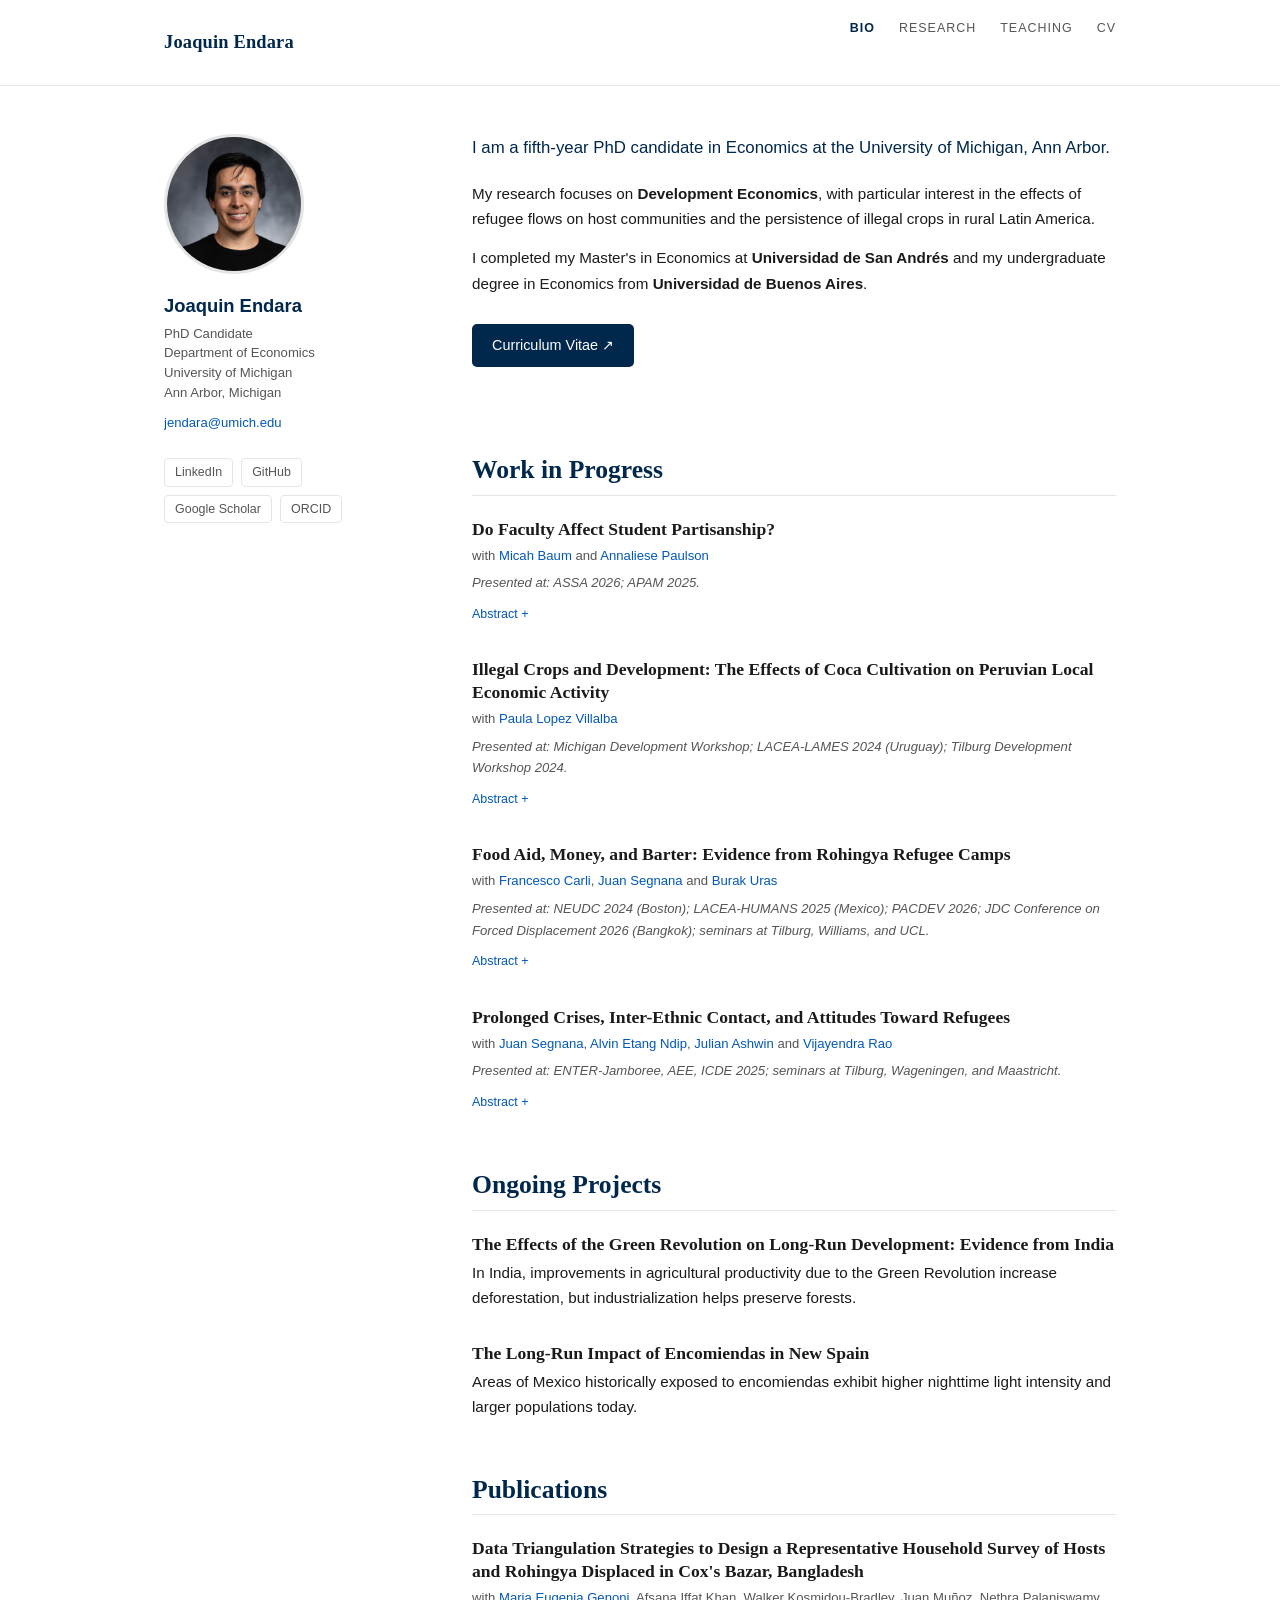
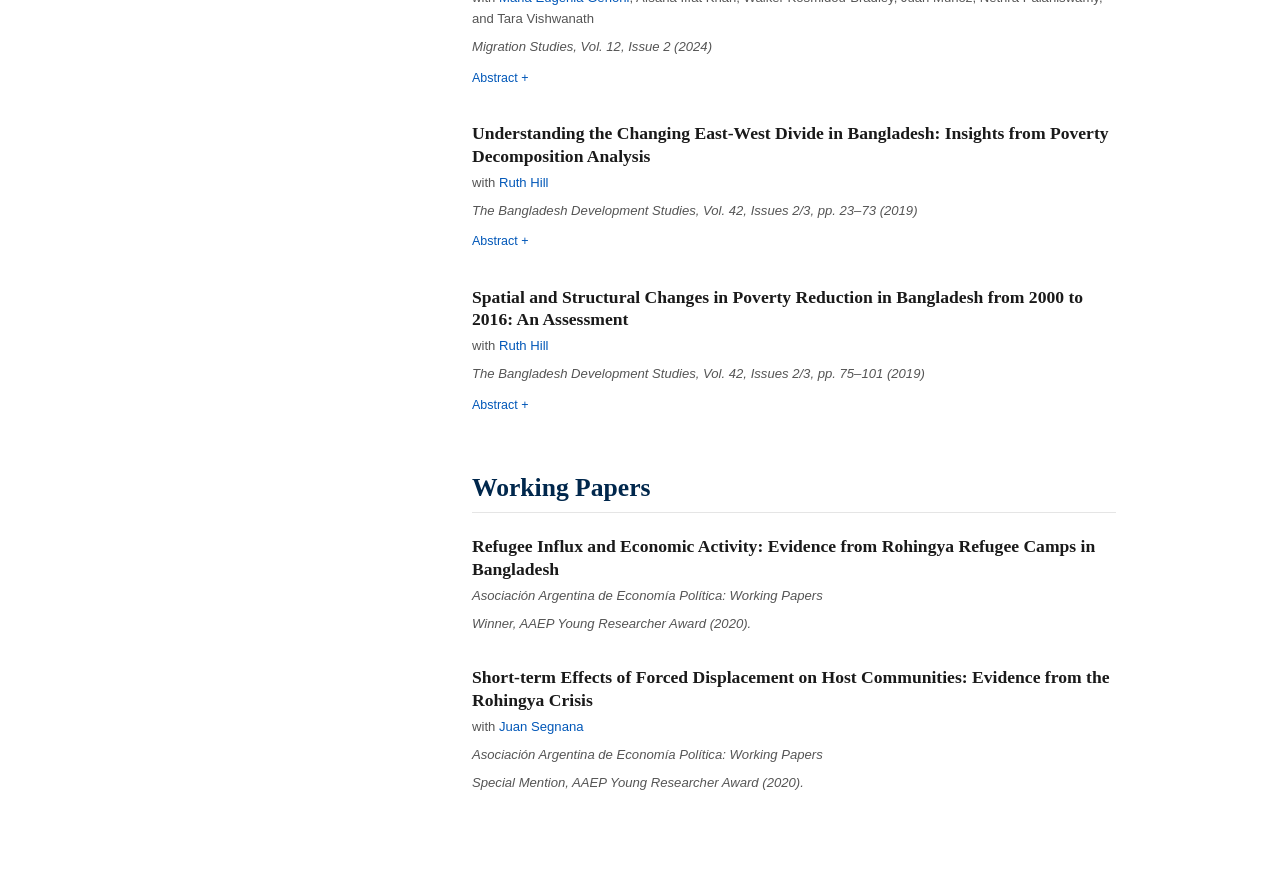
==== index.html @ b55a3ff2 "Add 'Ongoing Projects' section with two early-stage projects Brief one-line descriptions for the Gre" ====
<!DOCTYPE html>
<html lang="en">
<head>
  <meta charset="UTF-8" />
  <meta name="viewport" content="width=device-width, initial-scale=1.0" />

  <title>Joaquin Endara | PhD Candidate in Economics, University of Michigan</title>
  <meta name="description" content="Joaquin Endara is a PhD candidate in Economics at the University of Michigan. His research focuses on development economics, refugee impacts on host communities, and illegal crops in Latin America." />
  <meta name="author" content="Joaquin Endara" />
  <meta name="keywords" content="Joaquin Endara, development economics, refugee economics, University of Michigan, PhD economics, forced displacement, host communities, coca cultivation" />

  <!-- Canonical -->
  <link rel="canonical" href="https://jendara.com/" />

  <!-- Open Graph (for sharing on LinkedIn, Twitter, etc.) -->
  <meta property="og:type" content="profile" />
  <meta property="og:title" content="Joaquin Endara | PhD Candidate in Economics" />
  <meta property="og:description" content="PhD candidate in Economics at the University of Michigan. Research on development economics, refugee impacts, and illegal crops in Latin America." />
  <meta property="og:url" content="https://jendara.com/" />
  <meta property="og:image" content="https://jendara.com/photo.jpg" />

  <!-- Twitter Card -->
  <meta name="twitter:card" content="summary" />
  <meta name="twitter:title" content="Joaquin Endara | PhD Candidate in Economics" />
  <meta name="twitter:description" content="PhD candidate in Economics at the University of Michigan. Research on development economics and refugee impacts." />
  <meta name="twitter:image" content="https://jendara.com/photo.jpg" />

  <!-- Schema.org Person markup -->
  <script type="application/ld+json">
  {
    "@context": "https://schema.org",
    "@type": "Person",
    "name": "Joaquin Endara",
    "url": "https://jendara.com",
    "image": "https://jendara.com/photo.jpg",
    "jobTitle": "PhD Candidate",
    "affiliation": {
      "@type": "EducationalOrganization",
      "name": "University of Michigan",
      "department": "Department of Economics"
    },
    "email": "jendara@umich.edu",
    "knowsAbout": ["Development Economics", "Refugee Economics", "Forced Displacement", "Illegal Crops", "Latin America", "Bangladesh"]
  }
  </script>

  <link rel="icon" type="image/svg+xml" href="favicon.svg" />
  <link rel="stylesheet" href="style.css" />

  <!-- Google tag (gtag.js) -->
  <script async src="https://www.googletagmanager.com/gtag/js?id=G-5RFNKWN95T"></script>
  <script>
    window.dataLayer = window.dataLayer || [];
    function gtag(){dataLayer.push(arguments);}
    gtag('js', new Date());
    gtag('config', 'G-5RFNKWN95T');
  </script>
</head>
<body>

<header class="topbar">
  <div class="topbar-inner">
    <a href="index.html" class="topbar-name">Joaquin Endara</a>
    <nav class="topbar-nav">
      <a href="index.html" class="active">Bio</a>
      <a href="index.html#research">Research</a>
      <a href="teaching.html">Teaching</a>
      <a href="cv.html">CV</a>
    </nav>
  </div>
</header>

<div class="wrapper">

  <!-- ── Sidebar ─────────────────────────────────────── -->
  <aside class="sidebar">

    <!-- Replace photo.jpg with your actual photo file -->
    <img src="photo.jpg" alt="Joaquin Endara" class="photo"
         onerror="this.style.display='none'; document.getElementById('placeholder').style.display='flex';" />
    <div class="photo-placeholder" id="placeholder" style="display:none;">JE</div>

    <h1>Joaquin Endara</h1>
    <p class="affiliation">
      PhD Candidate<br>
      Department of Economics<br>
      University of Michigan<br>
      Ann Arbor, Michigan
    </p>
    <p class="email">
      <a href="mailto:jendara@umich.edu">jendara@umich.edu</a>
    </p>

    <div class="social">
      <a href="https://linkedin.com/in/jendara/" target="_blank" rel="noopener">LinkedIn</a>
      <a href="https://github.com/joaco-e" target="_blank" rel="noopener">GitHub</a>
      <a href="#" target="_blank" rel="noopener">Google Scholar</a>
      <a href="#" target="_blank" rel="noopener">ORCID</a>
    </div>

  </aside>

  <!-- ── Main content ────────────────────────────────── -->
  <main>
    <p class="bio-intro">
      I am a fifth-year PhD candidate in Economics at the University of Michigan, Ann Arbor.
    </p>

    <p>
      My research focuses on <strong>Development Economics</strong>, with particular
      interest in the effects of refugee flows on host communities and the persistence
      of illegal crops in rural Latin America.
    </p>

    <p>
      I completed my Master's in Economics at <strong>Universidad de San Andrés</strong>
      and my undergraduate degree in Economics from
      <strong>Universidad de Buenos Aires</strong>.
    </p>

    <p style="margin-top: 28px;">
      <a href="Endara_Joaquin.pdf" target="_blank" rel="noopener" class="cv-link">Curriculum Vitae ↗</a>
    </p>

    <!-- ── Work in Progress ─────────────────────────── -->
    <h2 id="research">Work in Progress</h2>

    <div class="paper">
      <div class="paper-title">
        <a href="https://micah-baum.github.io/files/baum-endara-paulson-partisanship-2026.pdf" target="_blank" rel="noopener">
          Do Faculty Affect Student Partisanship?
        </a>
      </div>
      <div class="paper-meta">with <a href="https://micah-baum.github.io/" target="_blank" rel="noopener">Micah Baum</a> and <a href="https://sites.google.com/umich.edu/annaliese-paulson" target="_blank" rel="noopener">Annaliese Paulson</a></div>
      <div class="paper-meta"><em>Presented at: ASSA 2026; APAM 2025.</em></div>
      <button class="abstract-toggle" onclick="toggleAbstract(this)">Abstract +</button>
      <div class="abstract">
        It is claimed that Democratic college professors cause their students to become more liberal.
        In this paper, we study whether there is scope for professors to do so. We link voter
        registration data to salary records from 33 state flagship universities to document the
        partisanship of college faculty and use transcript data from one flagship university to
        study the causal effect of instructors on student partisanship. College faculty are more
        likely to identify as Democrats than the country as a whole, especially in the humanities
        and social sciences. Students are mostly liberals when they enter college, become more
        liberal regardless of their major, and sort to courses where instructors share their
        political ideology. Exploiting plausibly random variation in when instructors teach a given
        course, we do not find a relationship between faculty partisanship and changes in student
        partisanship, and are able to rule out even small liberalizing effects, including when we
        restrict to courses in the humanities and social sciences. To understand these results, we
        study variation in the frequency of left-leaning course topics. Liberal-oriented topics are
        not featured at higher rates when departments have more Democrats or when Democratic
        instructors teach a given course, meaning student sorting leaves little room for
        indoctrination.
      </div>
    </div>

    <div class="paper">
      <div class="paper-title">
        Illegal Crops and Development: The Effects of Coca Cultivation on Peruvian Local Economic Activity
      </div>
      <div class="paper-meta">with <a href="https://lsa.umich.edu/econ/people/phd-students/paula-lopez.html" target="_blank" rel="noopener">Paula Lopez Villalba</a></div>
      <div class="paper-meta"><em>Presented at: Michigan Development Workshop; LACEA-LAMES 2024 (Uruguay); Tilburg Development Workshop 2024.</em></div>
      <button class="abstract-toggle" onclick="toggleAbstract(this)">Abstract +</button>
      <div class="abstract">
        We study how coca production affects the economic outcomes of Peruvian areas exposed to it.
        To address endogeneity concerns, we use geographic variation in coca suitability combined with
        exogenous time variation in coca prices generated by eradication policies in Colombia. We combine
        night-time light intensity, coca density maps from the UNODC, and geolocated household survey data.
        We find suggestive evidence that areas exposed to coca production experienced increased economic
        activity from 2003 to 2017.
      </div>
    </div>

    <div class="paper">
      <div class="paper-title">
        Food Aid, Money, and Barter: Evidence from Rohingya Refugee Camps
      </div>
      <div class="paper-meta">with <a href="https://sites.google.com/site/francescocarli/" target="_blank" rel="noopener">Francesco Carli</a>, <a href="https://research.tilburguniversity.edu/en/persons/juan-segnana/" target="_blank" rel="noopener">Juan Segnana</a> and <a href="https://sites.google.com/site/burakruras/" target="_blank" rel="noopener">Burak Uras</a></div>
      <div class="paper-meta"><em>Presented at: NEUDC 2024 (Boston); LACEA-HUMANS 2025 (Mexico); PACDEV 2026; JDC Conference on Forced Displacement 2026 (Bangkok); seminars at Tilburg, Williams, and UCL.</em></div>
      <button class="abstract-toggle" onclick="toggleAbstract(this)">Abstract +</button>
      <div class="abstract">
        This paper investigates the (in)efficiency of humanitarian food aid in refugee economies,
        using the Rohingya refugee crisis as a case study. We exploit the quasi-natural experiment
        provided by the World Food Program (WFP)'s transition from in-kind food aid to e-vouchers,
        which can only be redeemed at WFP stores within camps. The results show households engage in
        food aid trade (bartering and reselling) under both aid regimes, with e-voucher holders
        trading significantly less.
      </div>
    </div>

    <div class="paper">
      <div class="paper-title">
        Prolonged Crises, Inter-Ethnic Contact, and Attitudes Toward Refugees
      </div>
      <div class="paper-meta">with <a href="https://research.tilburguniversity.edu/en/persons/juan-segnana/" target="_blank" rel="noopener">Juan Segnana</a>, <a href="https://blogs.worldbank.org/en/team/a/alvin-etang-ndip" target="_blank" rel="noopener">Alvin Etang Ndip</a>, <a href="https://sites.google.com/view/julianashwin/home" target="_blank" rel="noopener">Julian Ashwin</a> and <a href="https://vijayendrarao.org/" target="_blank" rel="noopener">Vijayendra Rao</a></div>
      <div class="paper-meta"><em>Presented at: ENTER-Jamboree, AEE, ICDE 2025; seminars at Tilburg, Wageningen, and Maastricht.</em></div>
      <button class="abstract-toggle" onclick="toggleAbstract(this)">Abstract +</button>
      <div class="abstract">
        We design and implement an in-the-field survey to understand the prevailing social norm of hosts
        with respect to refugees by eliciting first and second order normative beliefs in the Rohingya
        refugee-receiving district of Cox's Bazar, Bangladesh.
      </div>
    </div>

    <!-- ── Ongoing Projects ────────────────────────── -->
    <h2>Ongoing Projects</h2>

    <div class="paper">
      <div class="paper-title">
        The Effects of the Green Revolution on Long-Run Development: Evidence from India
      </div>
      <p>
        In India, improvements in agricultural productivity due to the Green Revolution
        increase deforestation, but industrialization helps preserve forests.
      </p>
    </div>

    <div class="paper">
      <div class="paper-title">
        The Long-Run Impact of Encomiendas in New Spain
      </div>
      <p>
        Areas of Mexico historically exposed to encomiendas exhibit higher nighttime
        light intensity and larger populations today.
      </p>
    </div>

    <!-- ── Publications ─────────────────────────────── -->
    <h2>Publications</h2>

    <div class="paper">
      <div class="paper-title">
        <a href="https://doi.org/10.1093/migration/mnae019" target="_blank" rel="noopener">
          Data Triangulation Strategies to Design a Representative Household Survey of Hosts and
          Rohingya Displaced in Cox's Bazar, Bangladesh
        </a>
      </div>
      <div class="paper-meta">
        with <a href="https://blogs.worldbank.org/en/team/m/maria-eugenia-genoni" target="_blank" rel="noopener">Maria Eugenia Genoni</a>, Afsana Iffat Khan, Walker Kosmidou-Bradley, Juan Muñoz,
        Nethra Palaniswamy, and Tara Vishwanath
      </div>
      <div class="paper-venue"><em>Migration Studies</em>, Vol. 12, Issue 2 (2024)</div>
      <button class="abstract-toggle" onclick="toggleAbstract(this)">Abstract +</button>
      <div class="abstract">
        Obtaining representative information on hosts and displaced populations in a single survey is
        not straightforward. This paper demonstrates the value of combining traditional and nontraditional
        sampling frames, geospatial information, and listing exercises to design a representative survey
        of hosts and Rohingya displaced populations in Cox's Bazar, Bangladesh. The paper applies
        innovative segmentation techniques using geospatial data to delimit enumeration areas in the
        absence of updated cartography. The paper also highlights the importance of listing exercises
        to inform stratification decisions and update population counts.
      </div>
    </div>

    <div class="paper">
      <div class="paper-title">
        <a href="https://doi.org/10.57138/EUYF3222" target="_blank" rel="noopener">
          Understanding the Changing East-West Divide in Bangladesh: Insights from Poverty Decomposition Analysis
        </a>
      </div>
      <div class="paper-meta">with <a href="https://www.ifpri.org/profile/ruth-hill/" target="_blank" rel="noopener">Ruth Hill</a></div>
      <div class="paper-venue"><em>The Bangladesh Development Studies</em>, Vol. 42, Issues 2/3, pp. 23–73 (2019)</div>
      <button class="abstract-toggle" onclick="toggleAbstract(this)">Abstract +</button>
      <div class="abstract">
        Bangladesh has continued to make remarkable progress in reducing poverty since 2010. In some
        regards, poverty reduction has continued in a manner consistent with the previous decade.
        However, important differences emerge when trends are examined more closely. Poverty rates in
        the poorer West and richer East converged until 2010, then diverged, as poverty reduction in
        the poorer Western divisions again started to lag. This paper uses decomposition analysis to
        examine the changing nature of poverty reduction from 2005 to 2010 and 2010 to 2016, with four
        key insights on fertility, education, structural change, and agricultural conditions.
      </div>
    </div>

    <div class="paper">
      <div class="paper-title">
        <a href="https://doi.org/10.57138/NVVG8036" target="_blank" rel="noopener">
          Spatial and Structural Changes in Poverty Reduction in Bangladesh from 2000 to 2016: An Assessment
        </a>
      </div>
      <div class="paper-meta">with <a href="https://www.ifpri.org/profile/ruth-hill/" target="_blank" rel="noopener">Ruth Hill</a></div>
      <div class="paper-venue"><em>The Bangladesh Development Studies</em>, Vol. 42, Issues 2/3, pp. 75–101 (2019)</div>
      <button class="abstract-toggle" onclick="toggleAbstract(this)">Abstract +</button>
      <div class="abstract">
        Bangladesh has documented consistent reductions in poverty since 2000 and has also seen
        considerable transformation in the sector and location of economic activities. This paper
        exploits variation in sectoral growth and migration across districts and time to examine
        whether spatial variation in sectoral growth patterns can explain spatial variation in poverty
        reduction. We find that reductions in poverty were largest in places where agricultural output
        growth was highest and where industrial growth was highest, and that poverty reduction was
        greater in districts sending larger numbers of international migrants.
      </div>
    </div>

    <!-- ── Working Papers ──────────────────────────── -->
    <h2>Working Papers</h2>

    <div class="paper">
      <div class="paper-title">
        <a href="https://aaep.org.ar/works/works2020/Endara.pdf" target="_blank" rel="noopener">
          Refugee Influx and Economic Activity: Evidence from Rohingya Refugee Camps in Bangladesh
        </a>
      </div>
      <div class="paper-venue">Asociación Argentina de Economía Política: Working Papers</div>
      <div class="paper-meta"><em>Winner, AAEP Young Researcher Award (2020).</em></div>
    </div>

    <div class="paper">
      <div class="paper-title">
        <a href="https://ideas.repec.org/p/aep/anales/4410.html" target="_blank" rel="noopener">
          Short-term Effects of Forced Displacement on Host Communities: Evidence from the Rohingya Crisis
        </a>
      </div>
      <div class="paper-meta">with <a href="https://research.tilburguniversity.edu/en/persons/juan-segnana/" target="_blank" rel="noopener">Juan Segnana</a></div>
      <div class="paper-venue">Asociación Argentina de Economía Política: Working Papers</div>
      <div class="paper-meta"><em>Special Mention, AAEP Young Researcher Award (2020).</em></div>
    </div>
  </main>

</div>

<script>
function toggleAbstract(btn) {
  const abstract = btn.nextElementSibling;
  const isOpen = abstract.classList.toggle('open');
  btn.textContent = isOpen ? 'Abstract −' : 'Abstract +';
}
</script>

</body>
</html>
---- style.css ----
/* ============================================================
   Joaquin Endara — Academic Portfolio
   ============================================================ */

*, *::before, *::after { box-sizing: border-box; margin: 0; padding: 0; }

:root {
  --blue:    #00274C;   /* Michigan blue */
  --accent:  #0057B8;
  --text:    #1a1a1a;
  --muted:   #555;
  --border:  #e5e5e5;
  --bg:      #ffffff;
  --sidebar: 260px;
}

html { font-size: 16px; scroll-behavior: smooth; }

body {
  font-family: -apple-system, BlinkMacSystemFont, "Segoe UI", Roboto,
               "Helvetica Neue", Arial, sans-serif;
  color: var(--text);
  background: var(--bg);
  line-height: 1.65;
}

a { color: var(--accent); text-decoration: none; }
a:hover { text-decoration: underline; }

/* ── Layout ─────────────────────────────────────────────── */

.wrapper {
  display: flex;
  min-height: 100vh;
  max-width: 1000px;
  margin: 0 auto;
  padding: 0 24px;
}

/* ── Sidebar ─────────────────────────────────────────────── */

.sidebar {
  width: var(--sidebar);
  flex-shrink: 0;
  padding: 48px 32px 48px 0;
  position: sticky;
  top: 50px;
  height: calc(100vh - 50px);
  overflow-y: auto;
}

/* ── Top bar ─────────────────────────────────────────────── */

.topbar {
  position: sticky;
  top: 0;
  background: var(--bg);
  border-bottom: 1px solid var(--border);
  z-index: 100;
}

.topbar-inner {
  max-width: 1000px;
  margin: 0 auto;
  padding: 14px 24px;
  display: flex;
  justify-content: space-between;
  align-items: center;
  gap: 24px;
  flex-wrap: wrap;
}

.topbar-name {
  font-family: Palatino, "Palatino Linotype", "Book Antiqua", "URW Palladio L", serif;
  font-size: 1.15rem;
  font-weight: 700;
  color: var(--blue);
  text-decoration: none;
  letter-spacing: 0.01em;
}

.topbar-name:hover {
  text-decoration: none;
  opacity: 0.85;
}

.topbar-nav {
  display: flex;
  gap: 24px;
  flex-wrap: wrap;
}

.topbar-nav a {
  font-size: 0.78rem;
  font-weight: 500;
  letter-spacing: 0.08em;
  text-transform: uppercase;
  color: var(--muted);
  text-decoration: none;
}

.topbar-nav a:hover,
.topbar-nav a.active {
  color: var(--blue);
  text-decoration: none;
}

.topbar-nav a.active {
  font-weight: 700;
}

.sidebar .photo {
  width: 140px;
  height: 140px;
  border-radius: 50%;
  object-fit: cover;
  object-position: center 15%;
  display: block;
  margin-bottom: 20px;
  border: 3px solid var(--border);
}

.sidebar .photo-placeholder {
  width: 140px;
  height: 140px;
  border-radius: 50%;
  background: #dde3ed;
  display: flex;
  align-items: center;
  justify-content: center;
  font-size: 48px;
  margin-bottom: 20px;
  color: var(--blue);
}

.sidebar h1 {
  font-size: 1.15rem;
  font-weight: 700;
  color: var(--blue);
  line-height: 1.3;
  margin-bottom: 6px;
}

.sidebar .affiliation {
  font-size: 0.82rem;
  color: var(--muted);
  line-height: 1.5;
  margin-bottom: 10px;
}

.sidebar .email {
  font-size: 0.82rem;
  margin-bottom: 24px;
  word-break: break-all;
}

/* ── Navigation ──────────────────────────────────────────── */

nav { margin-bottom: 28px; }

nav a {
  display: block;
  font-size: 0.9rem;
  font-weight: 500;
  color: var(--muted);
  padding: 4px 0;
  letter-spacing: 0.02em;
  text-transform: uppercase;
  font-size: 0.78rem;
}

nav a:hover, nav a.active {
  color: var(--blue);
  text-decoration: none;
}

nav a.active { font-weight: 700; }

/* ── Social links ────────────────────────────────────────── */

.social { display: flex; flex-wrap: wrap; gap: 8px; }

.social a {
  font-size: 0.78rem;
  color: var(--muted);
  border: 1px solid var(--border);
  padding: 3px 10px;
  border-radius: 4px;
  transition: all 0.15s;
}

.social a:hover {
  background: var(--blue);
  color: white;
  border-color: var(--blue);
  text-decoration: none;
}

/* ── Main content ────────────────────────────────────────── */

main {
  flex: 1;
  padding: 48px 0 48px 48px;
}

main h2 {
  font-family: Palatino, "Palatino Linotype", "Book Antiqua", "URW Palladio L", serif;
  font-size: 1.6rem;
  font-weight: 600;
  color: var(--blue);
  letter-spacing: 0;
  text-transform: none;
  line-height: 1.15;
  margin-top: 56px;
  margin-bottom: 22px;
  padding-bottom: 10px;
  border-bottom: 1px solid var(--border);
}

/* keep first h2 of CV/Teaching pages from getting a tall top gap */
main > h2:first-child {
  margin-top: 0;
}

main p { margin-bottom: 14px; font-size: 0.95rem; }

/* ── Bio page ────────────────────────────────────────────── */

.bio-intro {
  font-size: 1.05rem;
  font-weight: 500;
  color: var(--blue);
  margin-bottom: 20px;
}

/* ── Research page ───────────────────────────────────────── */

.paper {
  margin-bottom: 32px;
}

.paper-title {
  font-family: Palatino, "Palatino Linotype", "Book Antiqua", "URW Palladio L", serif;
  font-size: 1.1rem;
  font-weight: 600;
  color: var(--text);
  margin-bottom: 4px;
  line-height: 1.3;
}

.paper-title a { color: var(--text); }
.paper-title a:hover { color: var(--accent); }

.paper-title .jmp-badge {
  display: inline-block;
  font-size: 0.65rem;
  font-weight: 700;
  letter-spacing: 0.08em;
  text-transform: uppercase;
  background: var(--blue);
  color: white;
  padding: 2px 7px;
  border-radius: 3px;
  margin-left: 8px;
  vertical-align: middle;
}

.paper-meta {
  font-size: 0.82rem;
  color: var(--muted);
  margin-bottom: 6px;
}

.paper-venue {
  font-size: 0.82rem;
  color: var(--muted);
  font-style: italic;
  margin-bottom: 6px;
}

.abstract-toggle {
  font-size: 0.78rem;
  color: var(--accent);
  cursor: pointer;
  background: none;
  border: none;
  padding: 0;
  font-family: inherit;
}

.abstract-toggle:hover { text-decoration: underline; }

.abstract {
  display: none;
  font-size: 0.88rem;
  color: var(--muted);
  margin-top: 8px;
  padding: 12px 16px;
  background: #f8f9fa;
  border-left: 3px solid var(--border);
  line-height: 1.6;
}

.abstract.open { display: block; }

/* ── Teaching page ───────────────────────────────────────── */

.term-list {
  display: flex;
  flex-wrap: wrap;
  gap: 6px;
  margin-top: 8px;
}

.term-badge {
  display: inline-block;
  font-size: 0.72rem;
  font-weight: 600;
  letter-spacing: 0.04em;
  background: var(--blue);
  color: white;
  padding: 2px 9px;
  border-radius: 3px;
}

.term-badge.past {
  background: transparent;
  color: var(--muted);
  border: 1px solid var(--border);
}

/* ── CV page ─────────────────────────────────────────────── */

.cv-link {
  display: inline-flex;
  align-items: center;
  gap: 8px;
  background: var(--blue);
  color: white;
  padding: 10px 20px;
  border-radius: 5px;
  font-size: 0.9rem;
  font-weight: 500;
  margin-bottom: 32px;
  transition: opacity 0.15s;
}

.cv-link:hover { opacity: 0.88; text-decoration: none; color: white; }

/* ── Responsive ──────────────────────────────────────────── */

@media (max-width: 680px) {
  .wrapper { flex-direction: column; padding: 0 16px; }
  .sidebar {
    width: 100%;
    position: static;
    height: auto;
    border-right: none;
    border-bottom: 1px solid var(--border);
    padding: 32px 0 24px;
    display: flex;
    flex-wrap: wrap;
    gap: 16px;
    align-items: center;
  }
  .sidebar .photo, .sidebar .photo-placeholder { margin-bottom: 0; }
  nav { margin-bottom: 0; }
  nav a { display: inline; margin-right: 12px; }
  main { padding: 32px 0; }
}
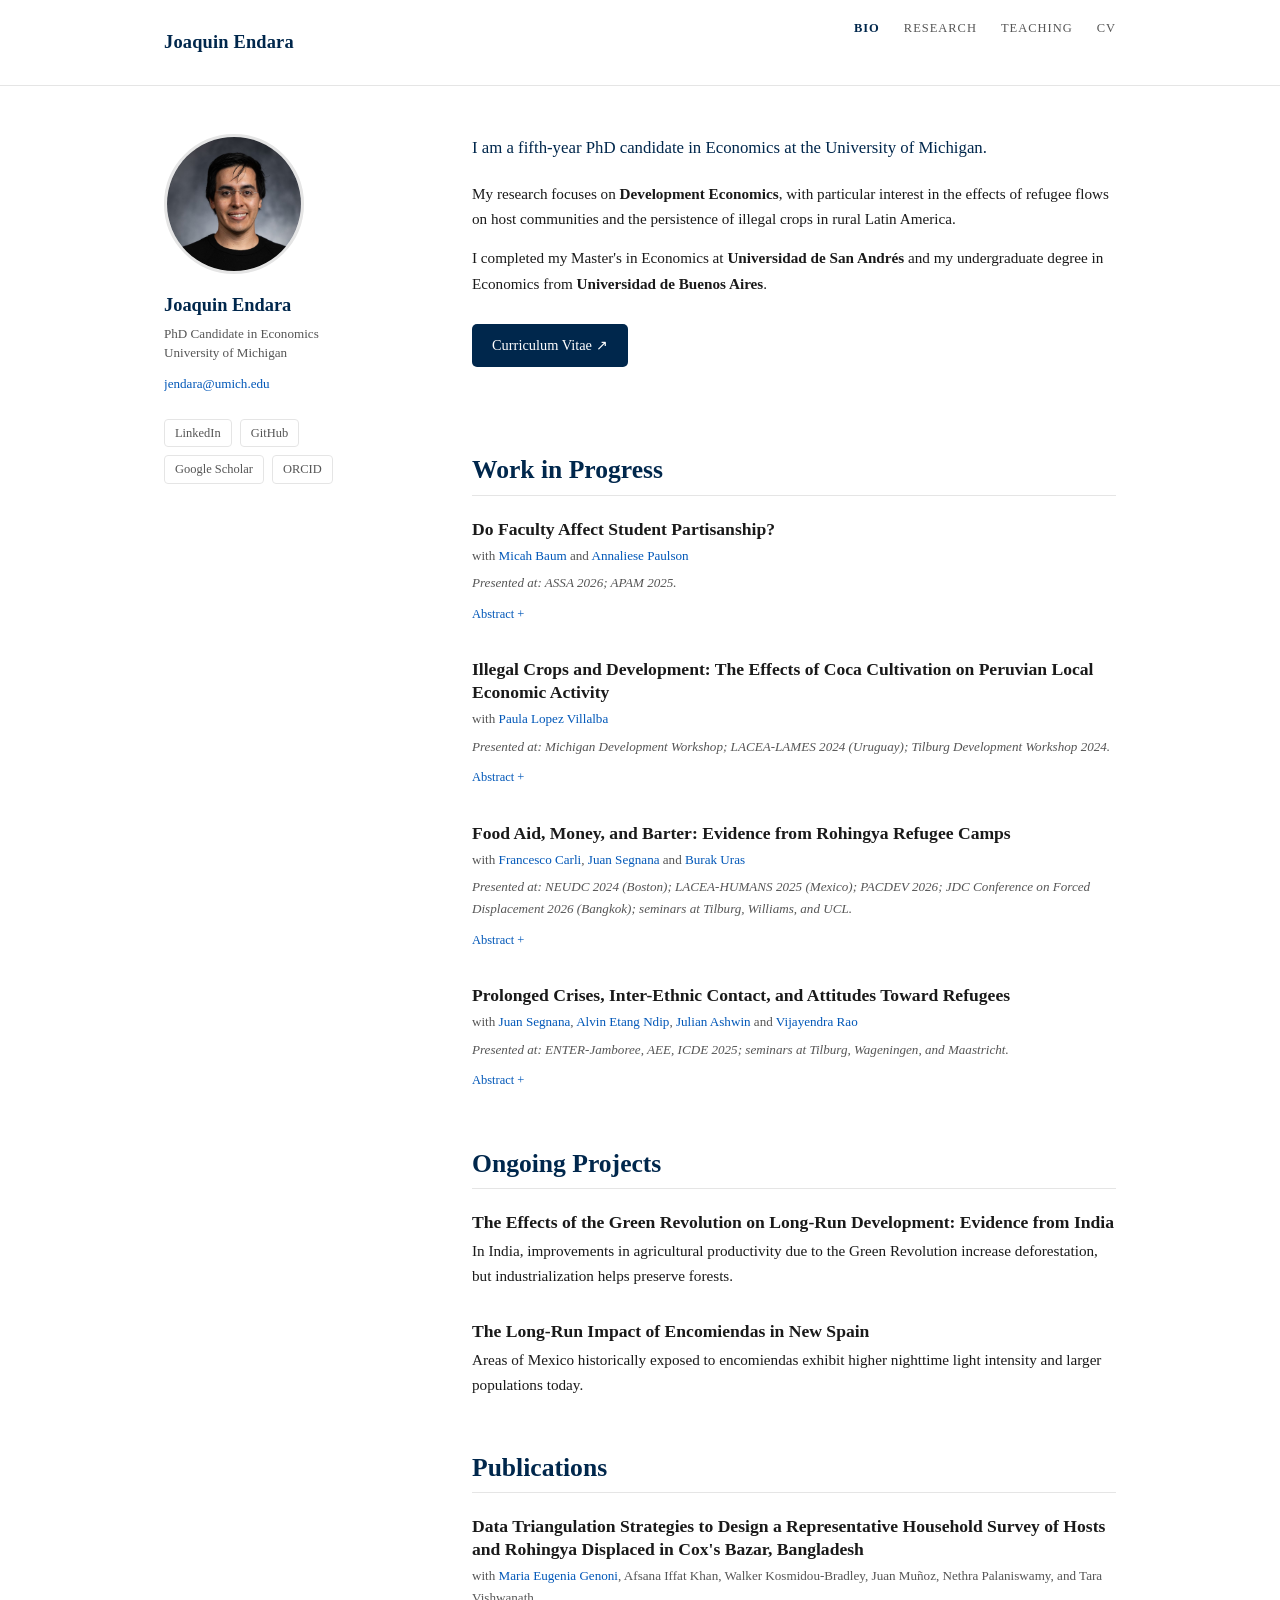
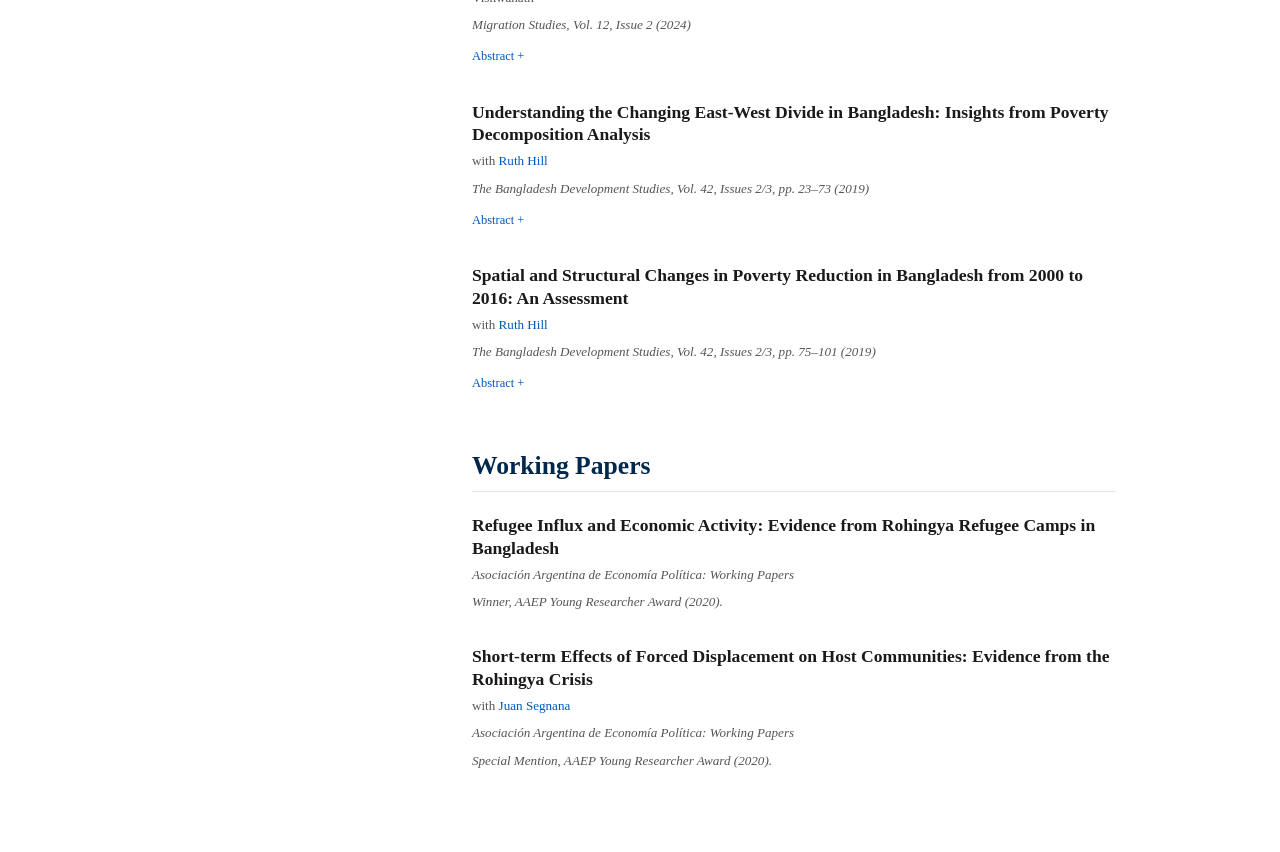
==== commit ffabb143: "Trim sidebar affiliation; drop Ann Arbor from bio sentence - Sidebar block under the photo now reads" ====
--- a/index.html
+++ b/index.html
@@ -82,10 +82,8 @@
 
     <h1>Joaquin Endara</h1>
     <p class="affiliation">
-      PhD Candidate<br>
-      Department of Economics<br>
-      University of Michigan<br>
-      Ann Arbor, Michigan
+      PhD Candidate in Economics<br>
+      University of Michigan
     </p>
     <p class="email">
       <a href="mailto:jendara@umich.edu">jendara@umich.edu</a>
@@ -103,7 +101,7 @@
   <!-- ── Main content ────────────────────────────────── -->
   <main>
     <p class="bio-intro">
-      I am a fifth-year PhD candidate in Economics at the University of Michigan, Ann Arbor.
+      I am a fifth-year PhD candidate in Economics at the University of Michigan.
     </p>
 
     <p>
--- a/style.css
+++ b/style.css
@@ -17,8 +17,7 @@
 html { font-size: 16px; scroll-behavior: smooth; }
 
 body {
-  font-family: -apple-system, BlinkMacSystemFont, "Segoe UI", Roboto,
-               "Helvetica Neue", Arial, sans-serif;
+  font-family: Palatino, "Palatino Linotype", "Book Antiqua", "URW Palladio L", serif;
   color: var(--text);
   background: var(--bg);
   line-height: 1.65;
@@ -67,7 +66,7 @@
   justify-content: space-between;
   align-items: center;
   gap: 24px;
-  flex-wrap: wrap;
+  flex-wrap: nowrap;
 }
 
 .topbar-name {
@@ -87,7 +86,8 @@
 .topbar-nav {
   display: flex;
   gap: 24px;
-  flex-wrap: wrap;
+  flex-wrap: nowrap;
+  white-space: nowrap;
 }
 
 .topbar-nav a {
@@ -350,6 +350,14 @@
 /* ── Responsive ──────────────────────────────────────────── */
 
 @media (max-width: 680px) {
+  .topbar-inner {
+    flex-direction: column;
+    align-items: flex-start;
+    gap: 8px;
+    padding: 12px 16px;
+  }
+  .topbar-nav { gap: 16px; }
+
   .wrapper { flex-direction: column; padding: 0 16px; }
   .sidebar {
     width: 100%;
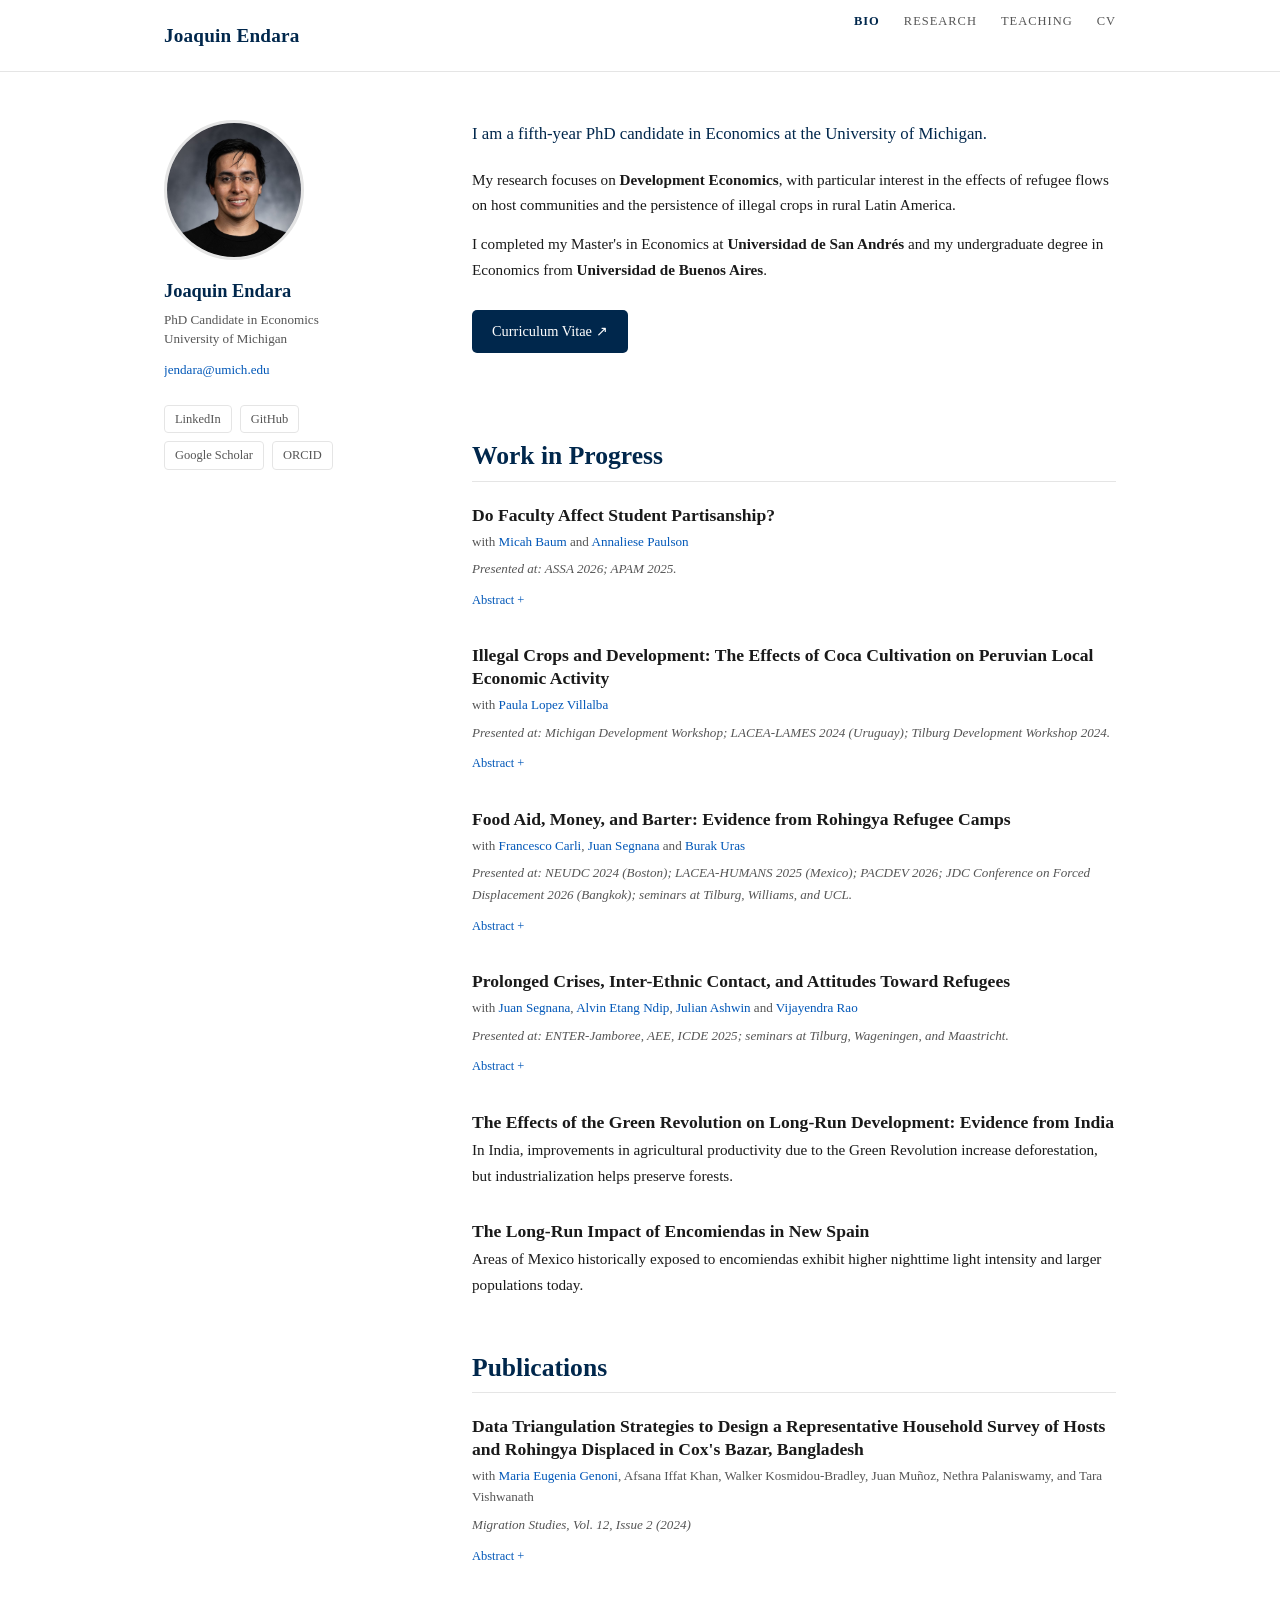
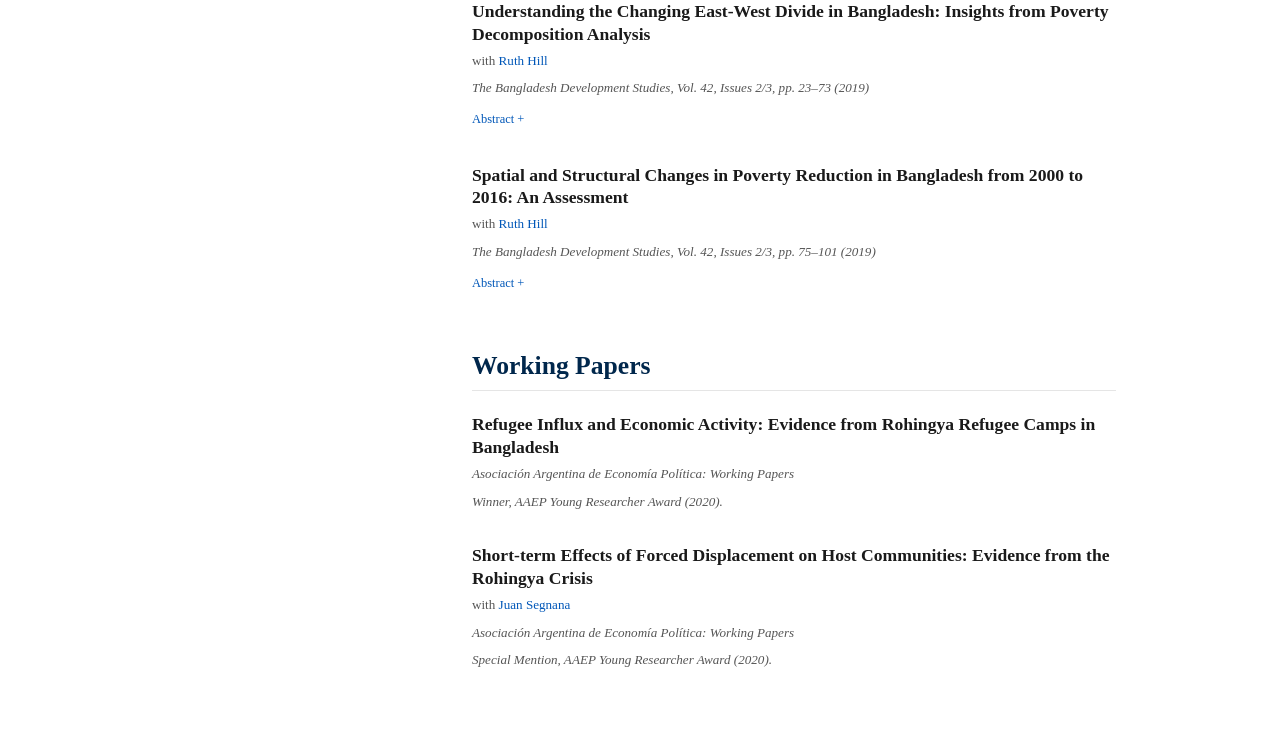
==== commit 3d3298b3: "Merge Ongoing Projects into Work in Progress Drop the separate 'Ongoing Projects' header. The two ea" ====
--- a/index.html
+++ b/index.html
@@ -200,9 +200,6 @@
       </div>
     </div>
 
-    <!-- ── Ongoing Projects ────────────────────────── -->
-    <h2>Ongoing Projects</h2>
-
     <div class="paper">
       <div class="paper-title">
         The Effects of the Green Revolution on Long-Run Development: Evidence from India
--- a/style.css
+++ b/style.css
@@ -43,8 +43,8 @@
   flex-shrink: 0;
   padding: 48px 32px 48px 0;
   position: sticky;
-  top: 50px;
-  height: calc(100vh - 50px);
+  top: 38px;
+  height: calc(100vh - 38px);
   overflow-y: auto;
 }
 
@@ -61,7 +61,7 @@
 .topbar-inner {
   max-width: 1000px;
   margin: 0 auto;
-  padding: 14px 24px;
+  padding: 7px 24px;
   display: flex;
   justify-content: space-between;
   align-items: center;
@@ -71,11 +71,12 @@
 
 .topbar-name {
   font-family: Palatino, "Palatino Linotype", "Book Antiqua", "URW Palladio L", serif;
-  font-size: 1.15rem;
+  font-size: 1.2rem;
   font-weight: 700;
   color: var(--blue);
   text-decoration: none;
   letter-spacing: 0.01em;
+  line-height: 1.2;
 }
 
 .topbar-name:hover {
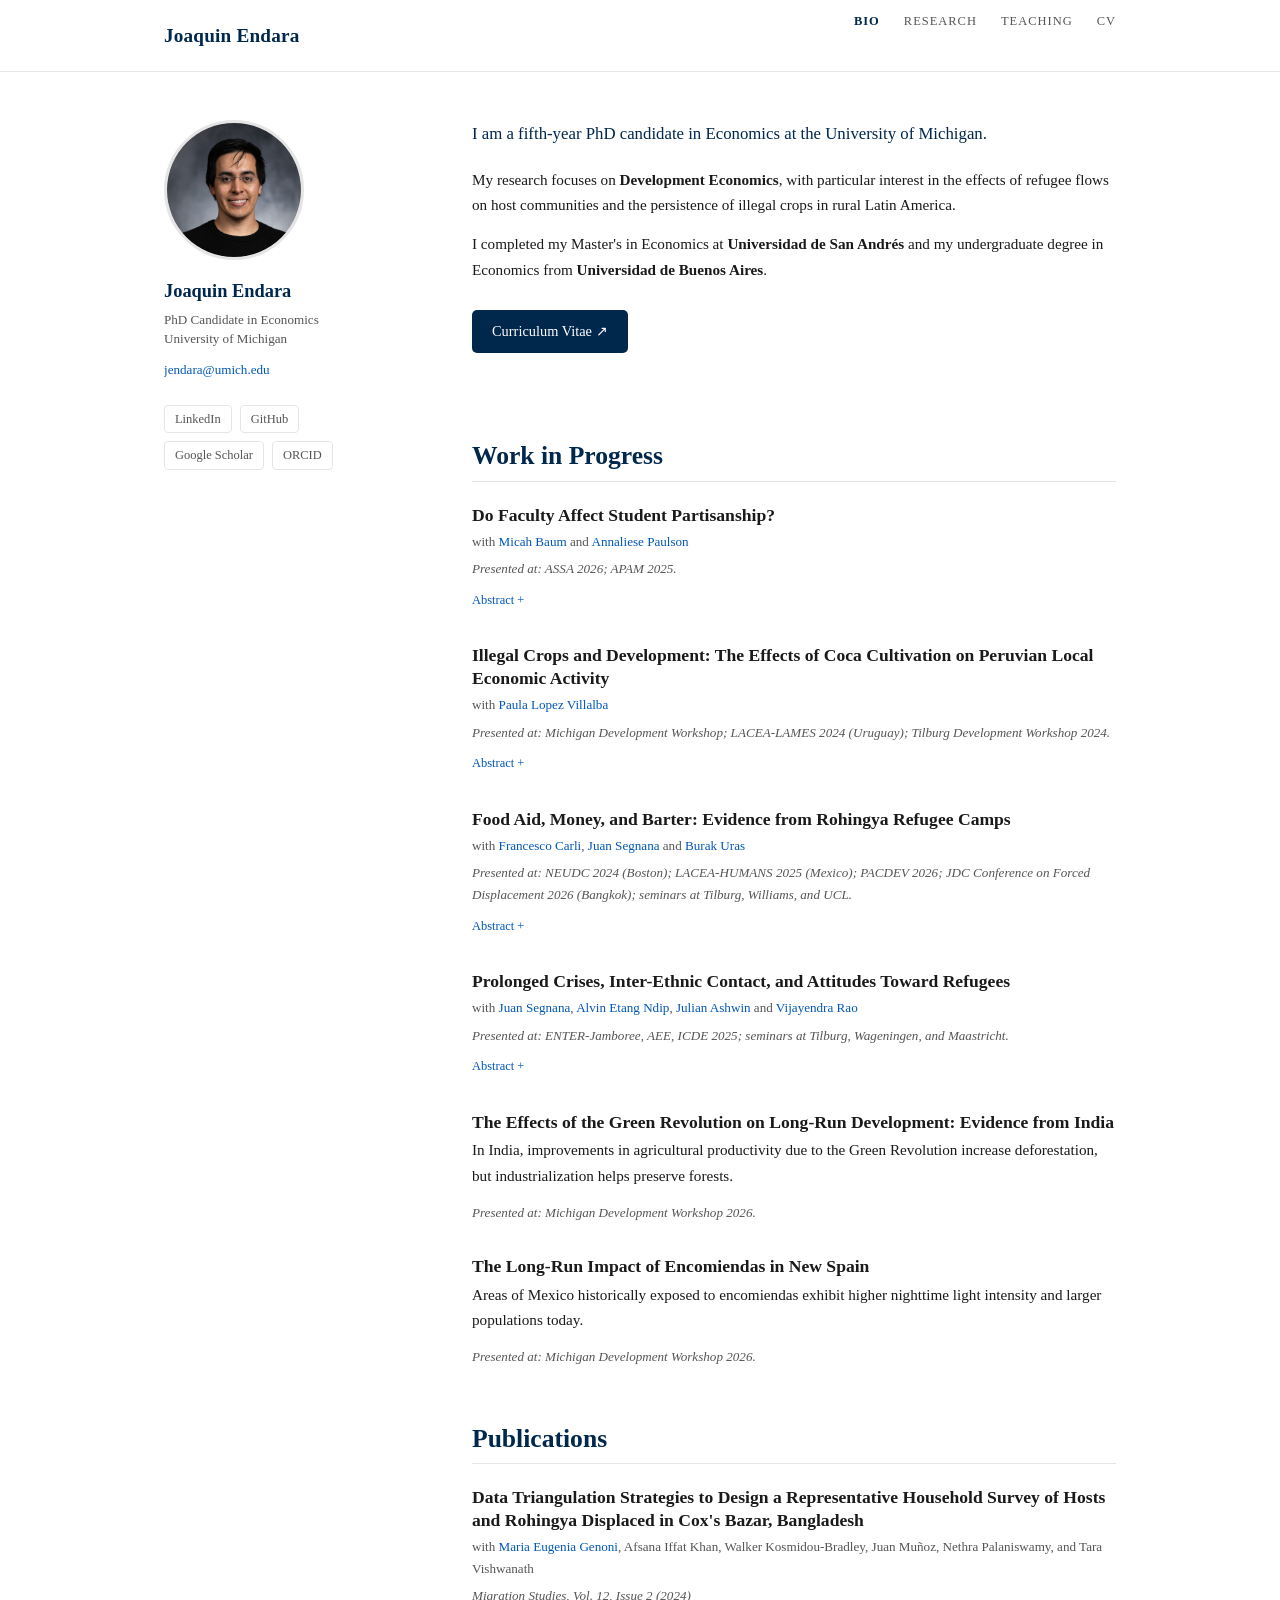
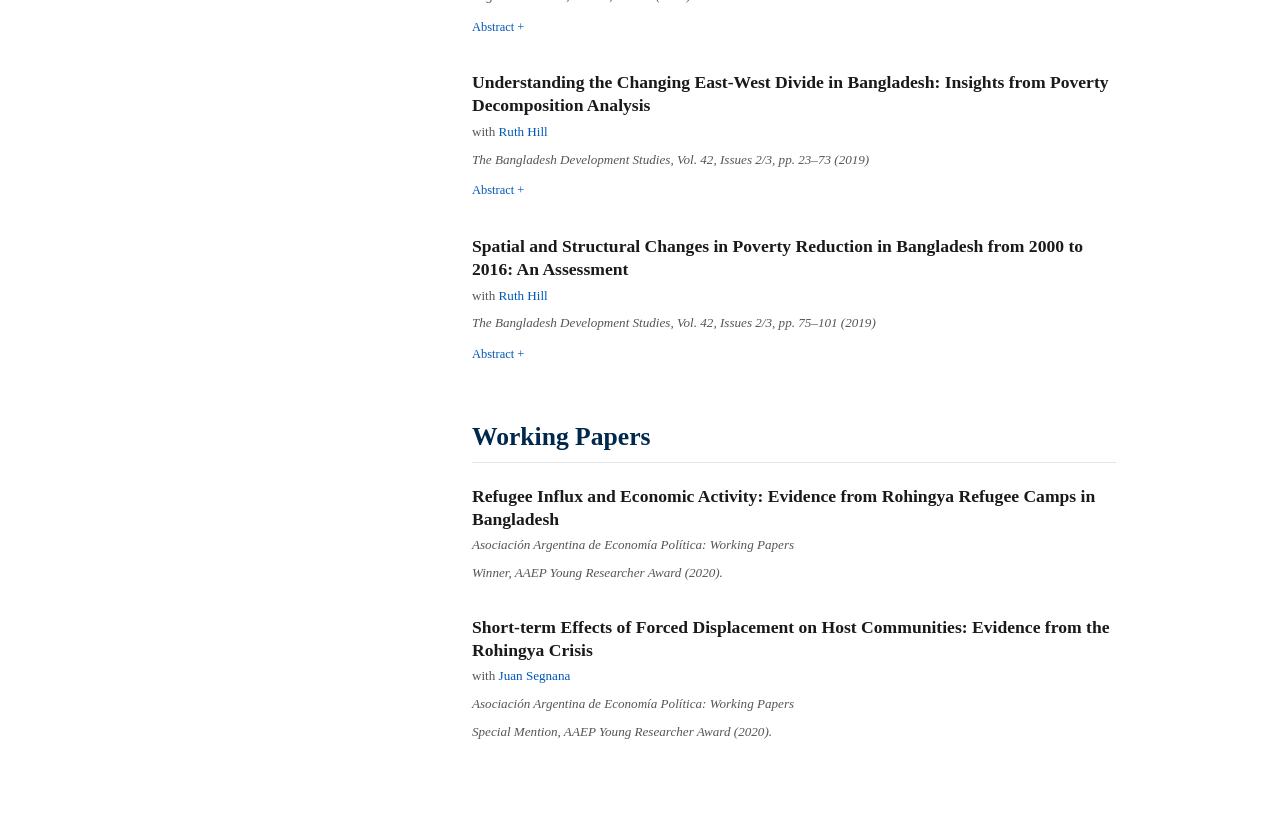
==== commit 8d03eaec: "Add MDev 2026 presentation line to India and New Spain projects Both early-stage projects (Green Rev" ====
--- a/index.html
+++ b/index.html
@@ -208,6 +208,7 @@
         In India, improvements in agricultural productivity due to the Green Revolution
         increase deforestation, but industrialization helps preserve forests.
       </p>
+      <div class="paper-meta"><em>Presented at: Michigan Development Workshop 2026.</em></div>
     </div>
 
     <div class="paper">
@@ -218,6 +219,7 @@
         Areas of Mexico historically exposed to encomiendas exhibit higher nighttime
         light intensity and larger populations today.
       </p>
+      <div class="paper-meta"><em>Presented at: Michigan Development Workshop 2026.</em></div>
     </div>
 
     <!-- ── Publications ─────────────────────────────── -->
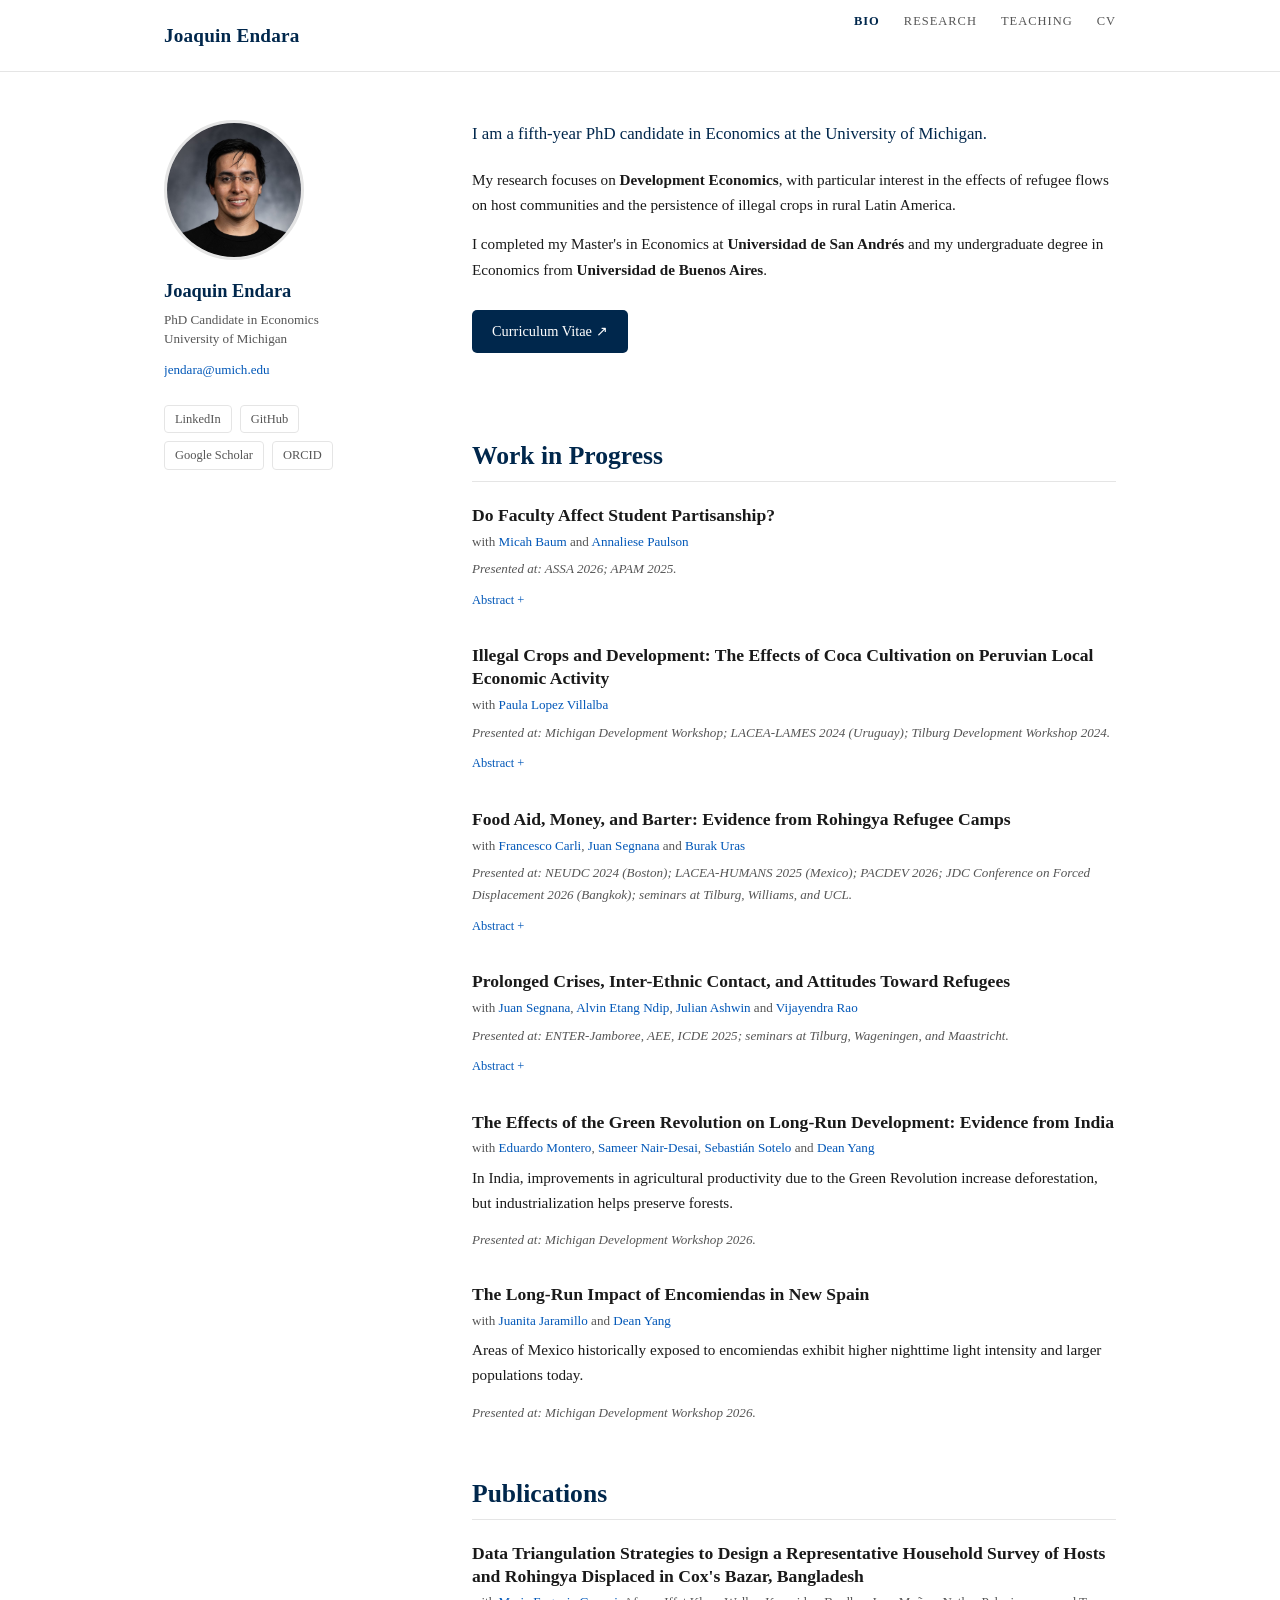
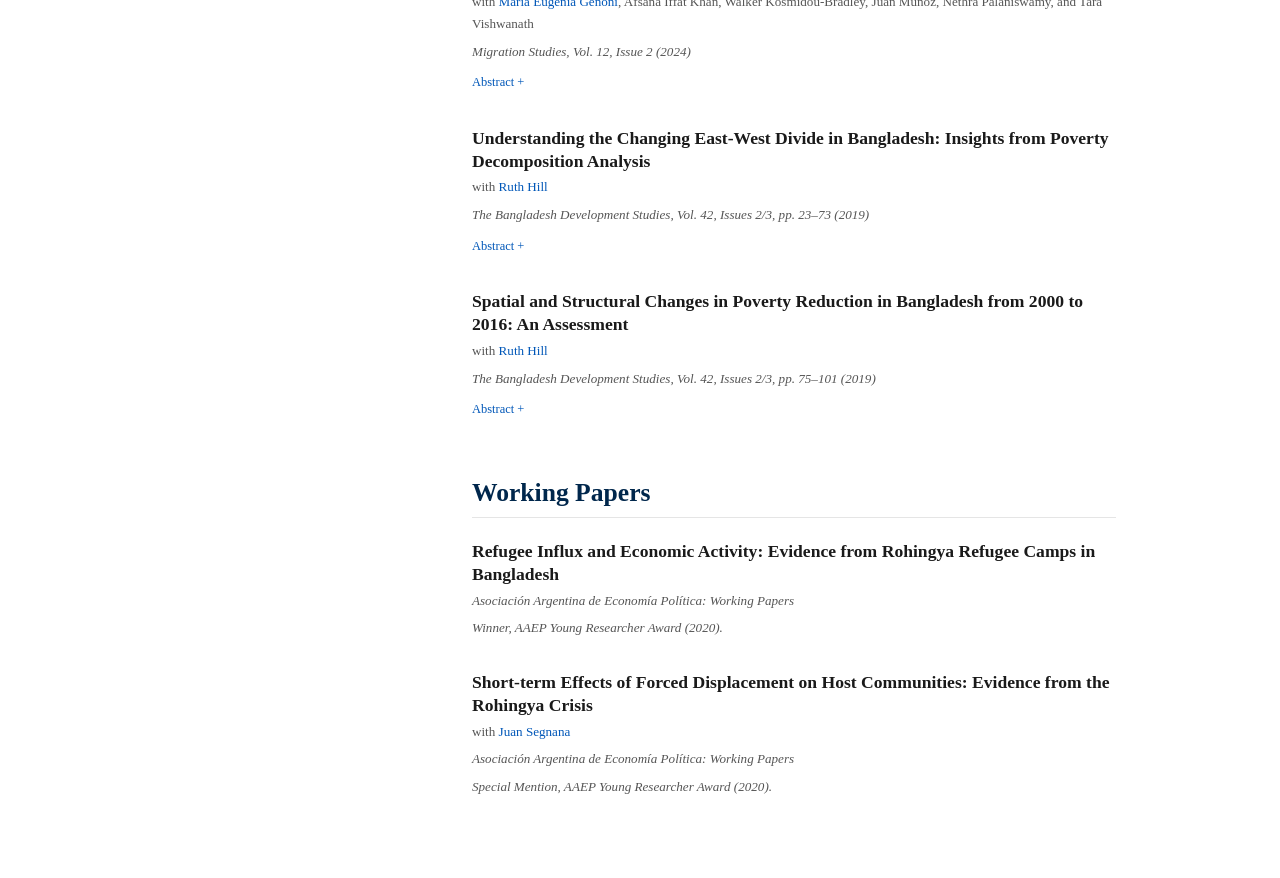
==== commit 0eb7f70f: "Add coauthors to Green Revolution and Encomiendas projects - India / Green Revolution: Eduardo Monte" ====
--- a/index.html
+++ b/index.html
@@ -204,6 +204,7 @@
       <div class="paper-title">
         The Effects of the Green Revolution on Long-Run Development: Evidence from India
       </div>
+      <div class="paper-meta">with <a href="https://www.eduardo-montero.com/" target="_blank" rel="noopener">Eduardo Montero</a>, <a href="https://snairdesai.github.io/" target="_blank" rel="noopener">Sameer Nair-Desai</a>, <a href="https://websites.umich.edu/~ssotelo/" target="_blank" rel="noopener">Sebastián Sotelo</a> and <a href="https://deanyang-econ.github.io/deanyang/" target="_blank" rel="noopener">Dean Yang</a></div>
       <p>
         In India, improvements in agricultural productivity due to the Green Revolution
         increase deforestation, but industrialization helps preserve forests.
@@ -215,6 +216,7 @@
       <div class="paper-title">
         The Long-Run Impact of Encomiendas in New Spain
       </div>
+      <div class="paper-meta">with <a href="https://lsa.umich.edu/econ/people/phd-students/jjuanita.html" target="_blank" rel="noopener">Juanita Jaramillo</a> and <a href="https://deanyang-econ.github.io/deanyang/" target="_blank" rel="noopener">Dean Yang</a></div>
       <p>
         Areas of Mexico historically exposed to encomiendas exhibit higher nighttime
         light intensity and larger populations today.
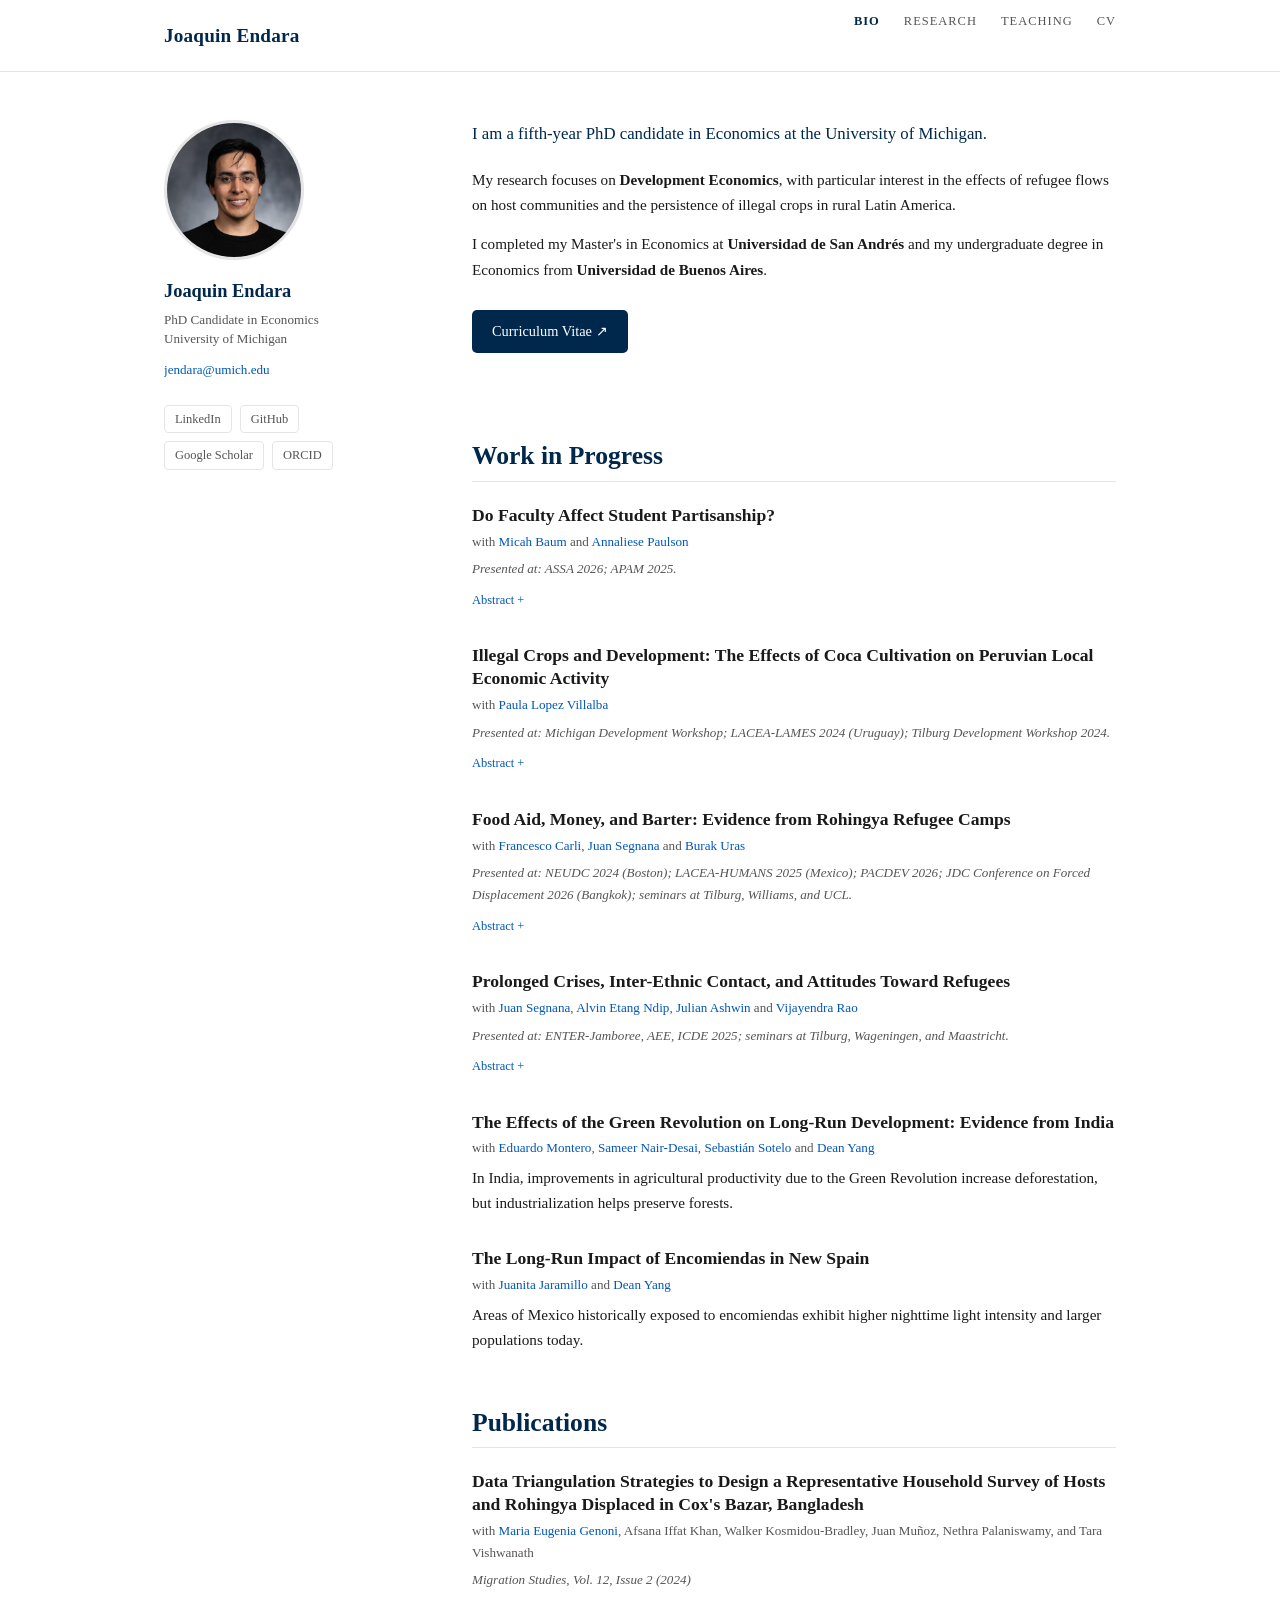
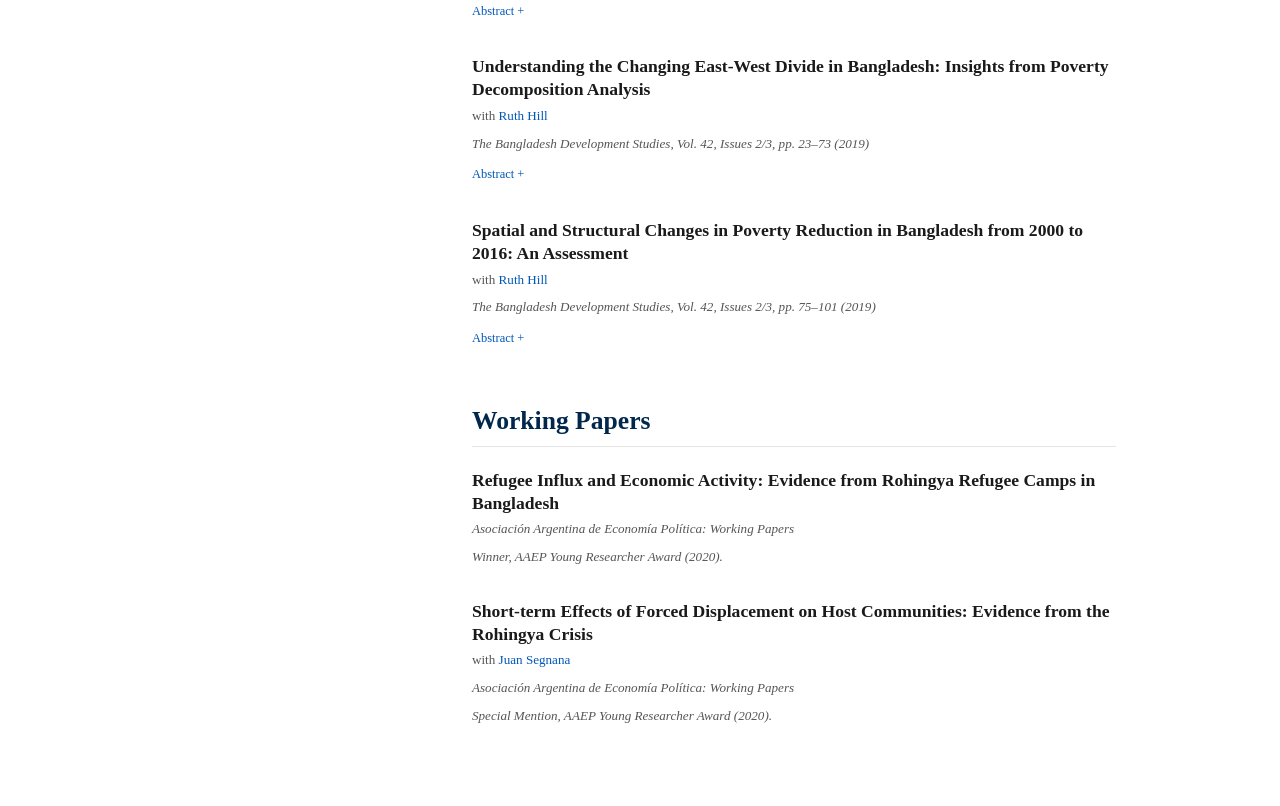
==== commit 7d65fd57: "Drop MDev 2026 presentation line from Green Revolution and New Spain Both early-stage projects no lo" ====
--- a/index.html
+++ b/index.html
@@ -209,7 +209,6 @@
         In India, improvements in agricultural productivity due to the Green Revolution
         increase deforestation, but industrialization helps preserve forests.
       </p>
-      <div class="paper-meta"><em>Presented at: Michigan Development Workshop 2026.</em></div>
     </div>
 
     <div class="paper">
@@ -221,7 +220,6 @@
         Areas of Mexico historically exposed to encomiendas exhibit higher nighttime
         light intensity and larger populations today.
       </p>
-      <div class="paper-meta"><em>Presented at: Michigan Development Workshop 2026.</em></div>
     </div>
 
     <!-- ── Publications ─────────────────────────────── -->
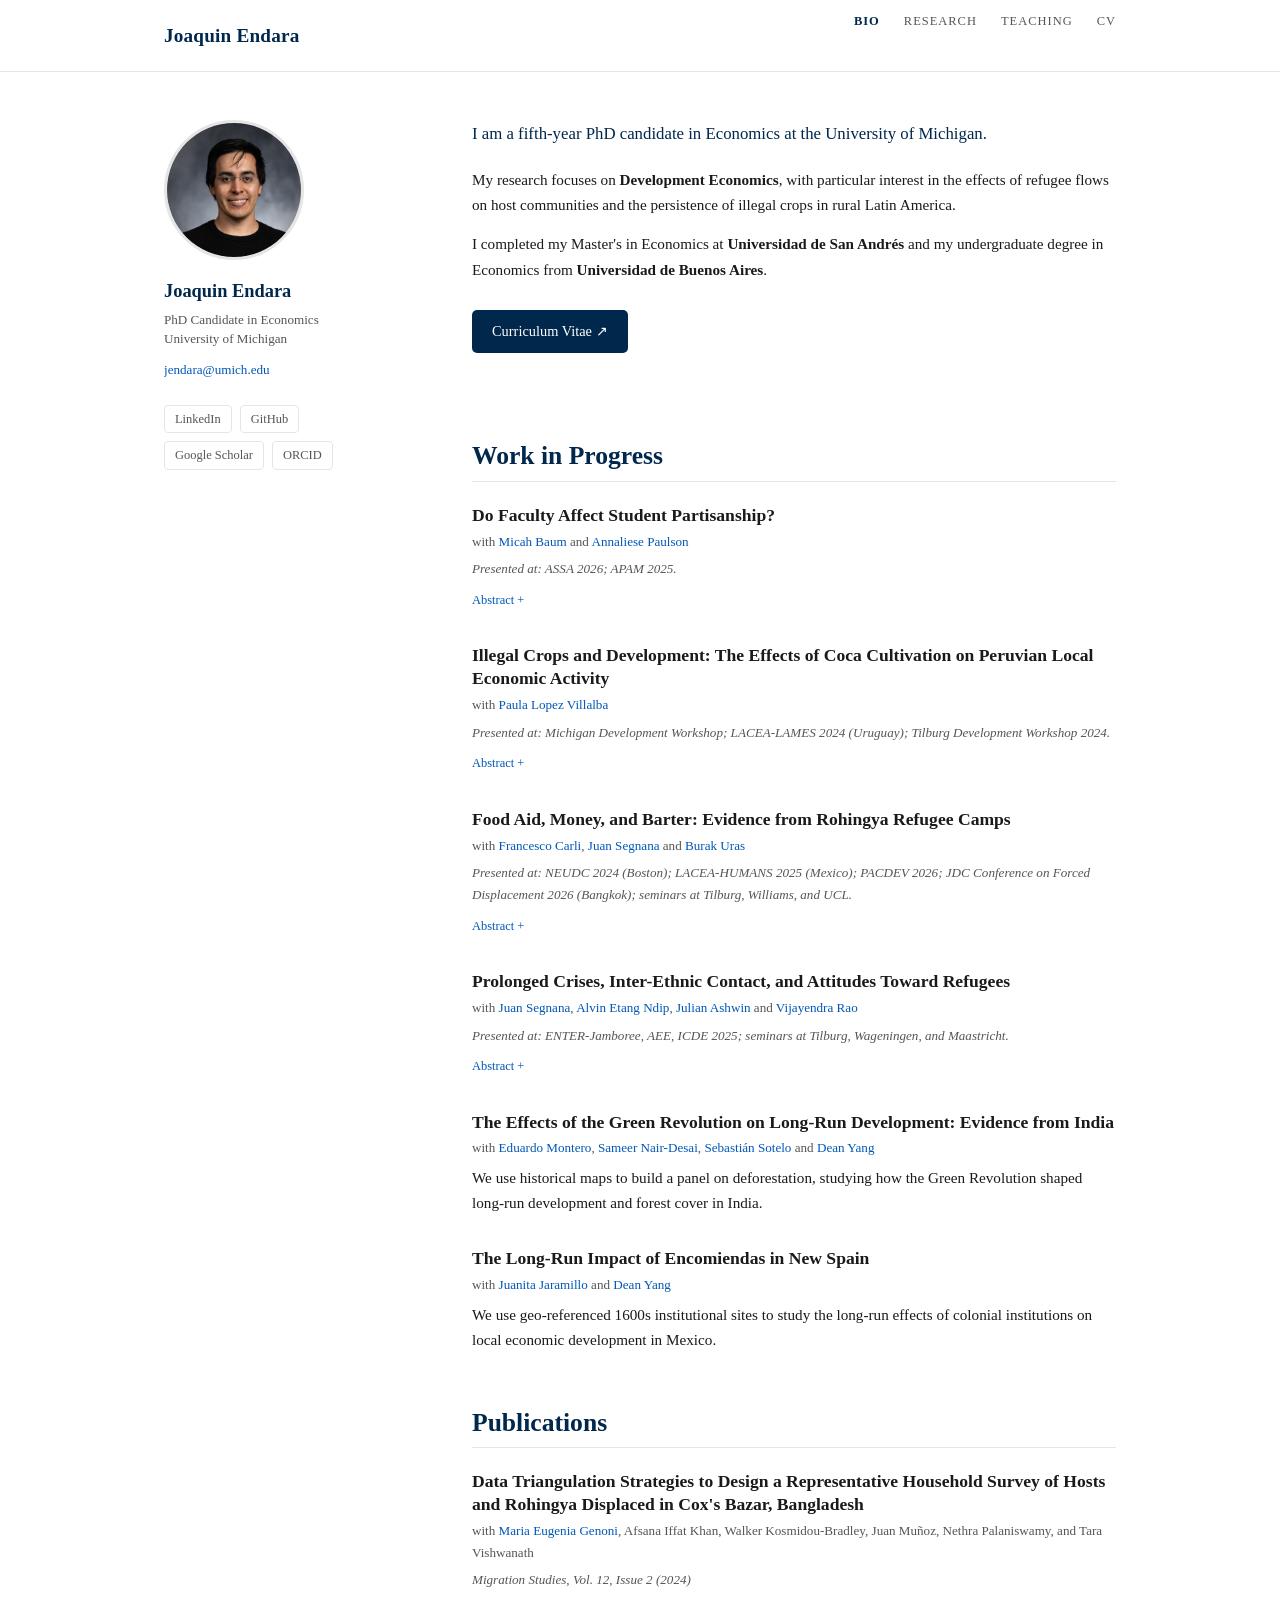
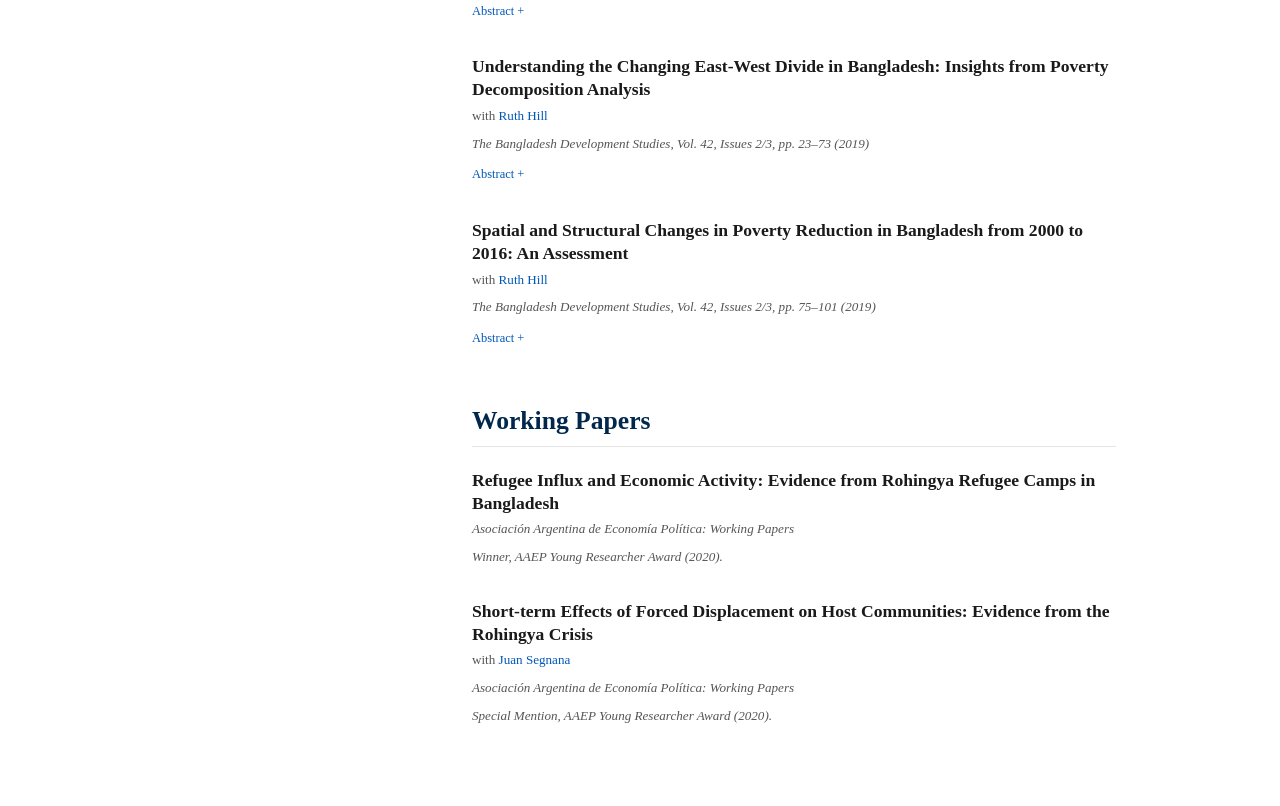
==== commit 5eee18ba: "Reframe Green Revolution and Encomiendas descriptions Switch from findings-style framing to research" ====
--- a/index.html
+++ b/index.html
@@ -206,8 +206,8 @@
       </div>
       <div class="paper-meta">with <a href="https://www.eduardo-montero.com/" target="_blank" rel="noopener">Eduardo Montero</a>, <a href="https://snairdesai.github.io/" target="_blank" rel="noopener">Sameer Nair-Desai</a>, <a href="https://websites.umich.edu/~ssotelo/" target="_blank" rel="noopener">Sebastián Sotelo</a> and <a href="https://deanyang-econ.github.io/deanyang/" target="_blank" rel="noopener">Dean Yang</a></div>
       <p>
-        In India, improvements in agricultural productivity due to the Green Revolution
-        increase deforestation, but industrialization helps preserve forests.
+        We use historical maps to build a panel on deforestation, studying how the
+        Green Revolution shaped long-run development and forest cover in India.
       </p>
     </div>
 
@@ -217,8 +217,8 @@
       </div>
       <div class="paper-meta">with <a href="https://lsa.umich.edu/econ/people/phd-students/jjuanita.html" target="_blank" rel="noopener">Juanita Jaramillo</a> and <a href="https://deanyang-econ.github.io/deanyang/" target="_blank" rel="noopener">Dean Yang</a></div>
       <p>
-        Areas of Mexico historically exposed to encomiendas exhibit higher nighttime
-        light intensity and larger populations today.
+        We use geo-referenced 1600s institutional sites to study the long-run effects
+        of colonial institutions on local economic development in Mexico.
       </p>
     </div>
 
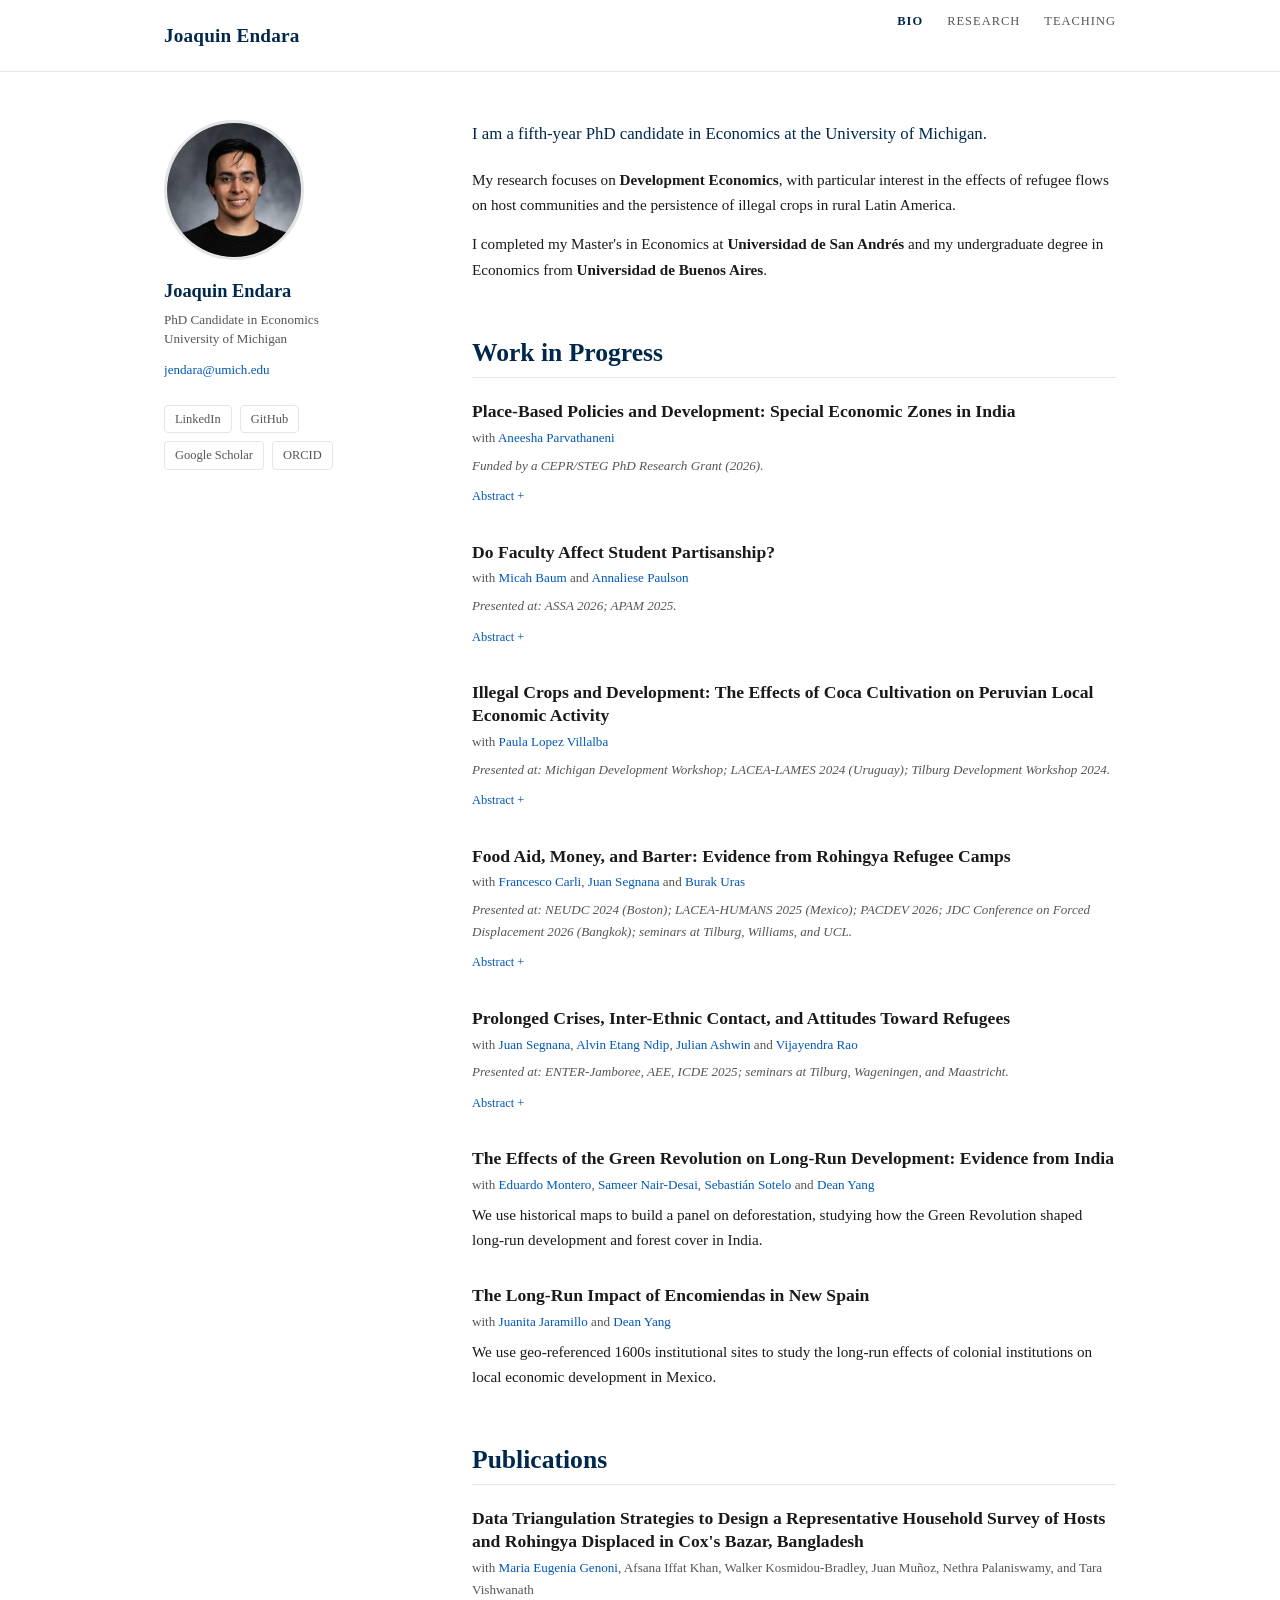
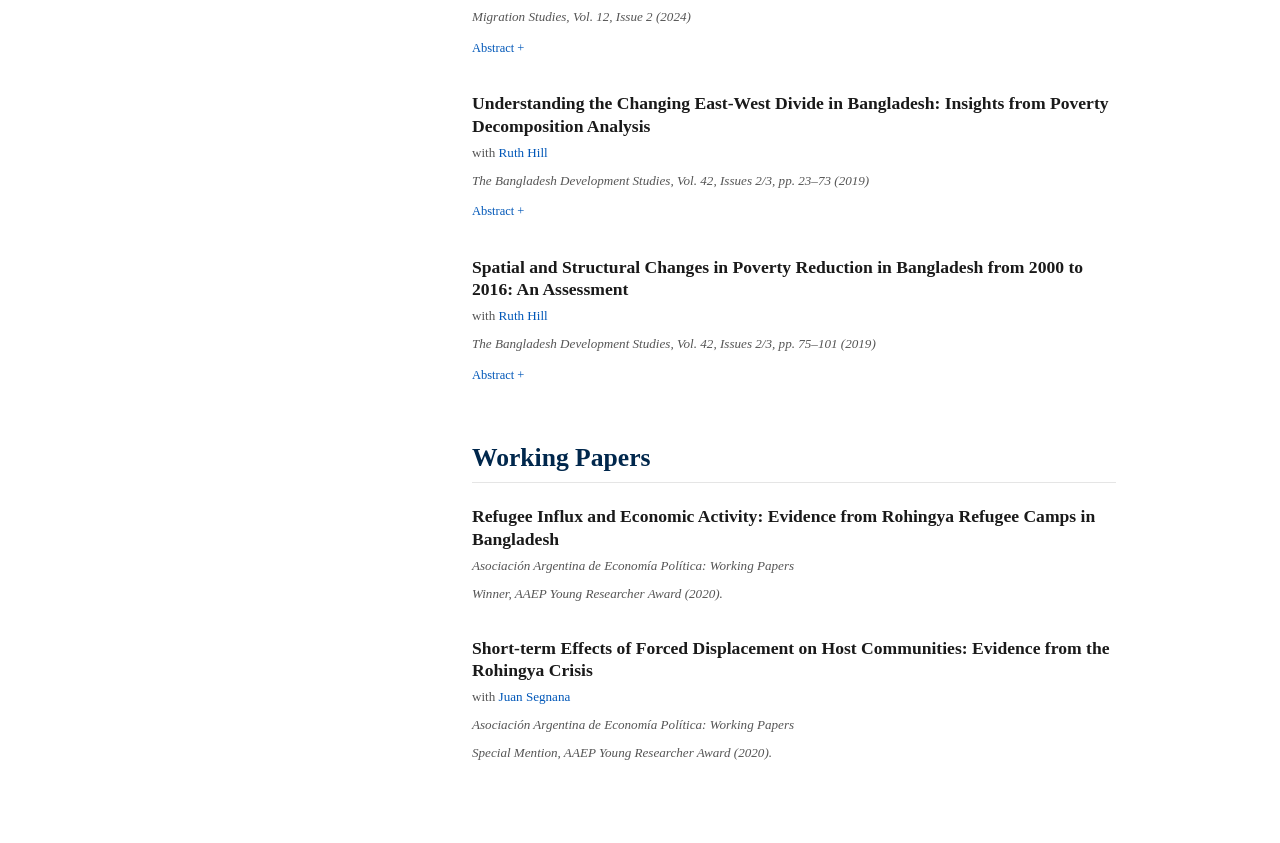
==== commit 74b5a6ef: "Remove CV links; add SEZ India project; update coauthor sites - Drop CV button from bio, CV nav tab " ====
--- a/index.html
+++ b/index.html
@@ -65,7 +65,6 @@
       <a href="index.html" class="active">Bio</a>
       <a href="index.html#research">Research</a>
       <a href="teaching.html">Teaching</a>
-      <a href="cv.html">CV</a>
     </nav>
   </div>
 </header>
@@ -116,12 +115,34 @@
       <strong>Universidad de Buenos Aires</strong>.
     </p>
 
-    <p style="margin-top: 28px;">
-      <a href="Endara_Joaquin.pdf" target="_blank" rel="noopener" class="cv-link">Curriculum Vitae ↗</a>
-    </p>
-
     <!-- ── Work in Progress ─────────────────────────── -->
     <h2 id="research">Work in Progress</h2>
+
+    <div class="paper">
+      <div class="paper-title">
+        Place-Based Policies and Development: Special Economic Zones in India
+      </div>
+      <div class="paper-meta">with <a href="https://sites.google.com/view/aneeshaparvathaneni" target="_blank" rel="noopener">Aneesha Parvathaneni</a></div>
+      <div class="paper-meta"><em>Funded by a CEPR/STEG PhD Research Grant (2026).</em></div>
+      <button class="abstract-toggle" onclick="toggleAbstract(this)">Abstract +</button>
+      <div class="abstract">
+        Can place-based policies generate spillovers beyond the places they target? We study
+        India's 2005 Special Economic Zones Act. We reconstruct each zone's regulatory history,
+        assemble exact zone boundaries, and link them to 600,000 villages and towns and the
+        geocoded addresses of 2.9 million firms. We compare locations near zones that became
+        operational with locations near zones that had not yet done so, so all effects are
+        relative to that control group. Operational zones generate substantial local activity:
+        exports and employment inside them grew more than twentyfold, and sales rise by about
+        30 percent for firms inside a boundary. In host villages, population rises by 13 percent
+        and nonfarm employment by 31 percent more than in the control group over a decade, while
+        agricultural employment is unchanged; employment in the villages' establishments rises
+        by two fifths. We then ask whether these gains reflect a local demand multiplier or an
+        agglomeration externality. To separate the two, we examine the sales and productivity of
+        incumbent firms near the zones, responses along the zones' supply chains, firm entry
+        around the boundary, and the relocation of activity from surrounding areas, and we write
+        down a simple spatial model to understand the mechanisms at play.
+      </div>
+    </div>
 
     <div class="paper">
       <div class="paper-title">
@@ -156,7 +177,7 @@
       <div class="paper-title">
         Illegal Crops and Development: The Effects of Coca Cultivation on Peruvian Local Economic Activity
       </div>
-      <div class="paper-meta">with <a href="https://lsa.umich.edu/econ/people/phd-students/paula-lopez.html" target="_blank" rel="noopener">Paula Lopez Villalba</a></div>
+      <div class="paper-meta">with <a href="https://www.paulalopezv.com/" target="_blank" rel="noopener">Paula Lopez Villalba</a></div>
       <div class="paper-meta"><em>Presented at: Michigan Development Workshop; LACEA-LAMES 2024 (Uruguay); Tilburg Development Workshop 2024.</em></div>
       <button class="abstract-toggle" onclick="toggleAbstract(this)">Abstract +</button>
       <div class="abstract">
